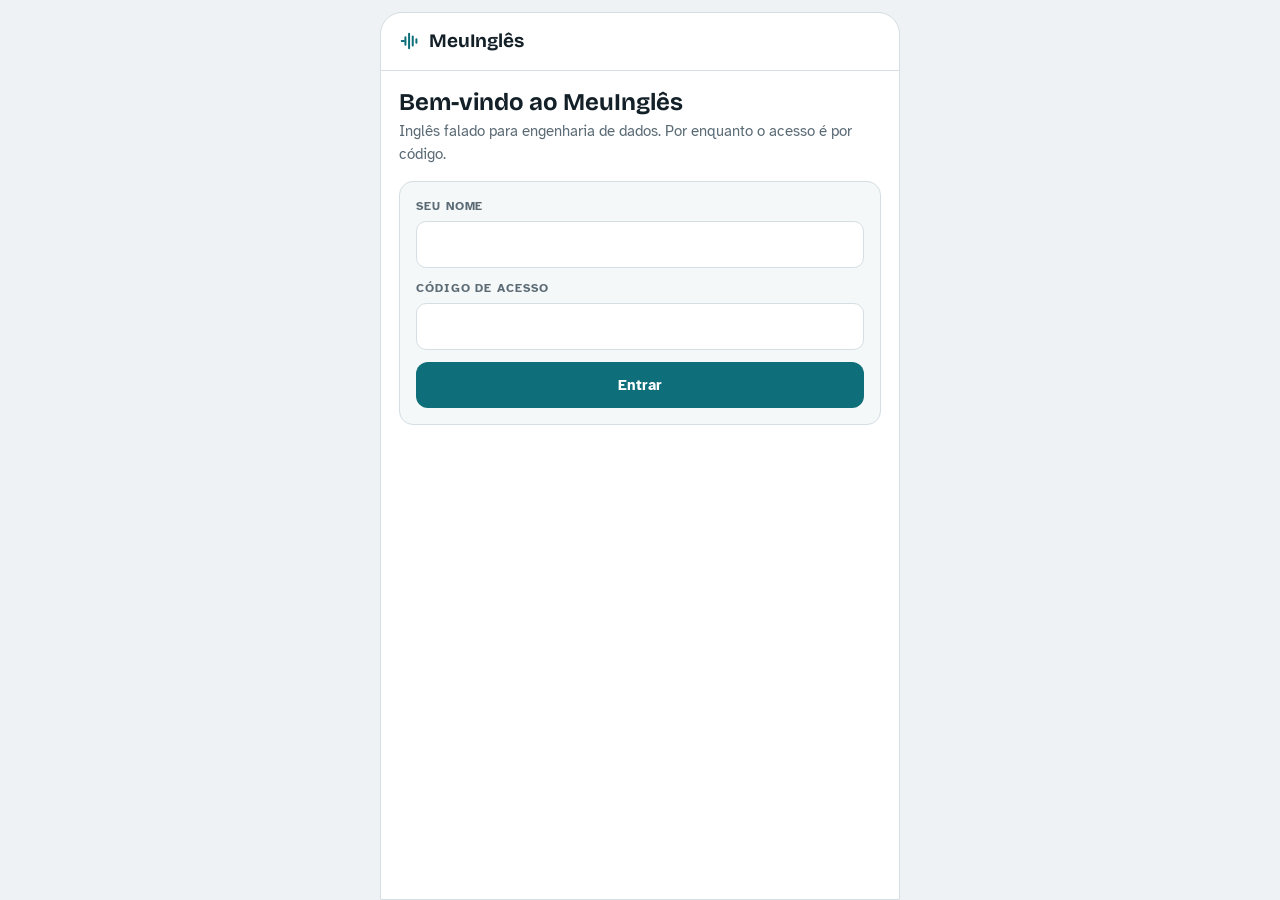
==== web/index.html @ 643c44ed "Phase 1: speaking practice app in basic mode FastAPI + PostgreSQL + browser speech recognition. Word" ====
<!doctype html>
<html lang="pt-BR">
<head>
<meta charset="utf-8">
<meta name="viewport" content="width=device-width, initial-scale=1, viewport-fit=cover">
<title>MeuInglês</title>
<meta name="theme-color" content="#0E6F7A">
<link rel="manifest" href="manifest.json">
<link rel="icon" href="icon.svg" type="image/svg+xml">
<link rel="preconnect" href="https://fonts.googleapis.com">
<link rel="preconnect" href="https://fonts.gstatic.com" crossorigin>
<link rel="stylesheet" href="https://fonts.googleapis.com/css2?family=Bricolage+Grotesque:opsz,wght@12..96,500;12..96,700&family=Atkinson+Hyperlegible:wght@400;700&family=Noto+Sans+Mono:wght@400;600&display=swap">
<link rel="stylesheet" href="style.css">
</head>
<body>
<div class="app" id="app">
  <header class="top">
    <div class="brand"><svg viewBox="0 0 24 24" aria-hidden="true"><path d="M3 12h2M7 8v8M11 4v16M15 7v10M19 10v4" stroke="currentColor" stroke-width="2.2" stroke-linecap="round" fill="none"/></svg>MeuInglês</div>
    <div class="top-right">
      <span class="pill" id="levelPill" hidden></span>
      <button class="icon-btn" id="logoutBtn" hidden aria-label="Sair">Sair</button>
    </div>
  </header>

  <main>
    <!-- LOGIN -->
    <section class="screen" id="s-login" hidden>
      <div class="hello"><h2>Bem-vindo ao MeuInglês</h2><p>Inglês falado para engenharia de dados. Por enquanto o acesso é por código.</p></div>
      <form class="block" id="loginForm" novalidate>
        <label class="field"><span class="label">Seu nome</span><input id="nameInput" autocomplete="name" maxlength="60" required></label>
        <label class="field"><span class="label">Código de acesso</span><input id="codeInput" type="password" autocomplete="current-password" required></label>
        <p class="error" id="loginError" hidden></p>
        <button class="btn" type="submit">Entrar</button>
      </form>
    </section>

    <!-- HOME -->
    <section class="screen" id="s-home" hidden>
      <div class="hello"><h2 id="helloTitle">Hello</h2><p id="helloSub"></p></div>
      <div class="block">
        <div class="row"><span class="label">Trilha</span><span class="label" id="trackLabel"></span></div>
        <div class="levels" id="levelsBar" aria-label="Progresso nos níveis"></div>
        <div class="stats">
          <div class="stat"><strong id="stStreak">0</strong><span>dias seguidos</span></div>
          <div class="stat"><strong id="stAvg">–</strong><span>acerto médio em 7 dias</span></div>
          <div class="stat"><strong id="stTotal">0</strong><span>tentativas</span></div>
        </div>
      </div>
      <div class="block">
        <div class="row"><span class="label">Revisão de hoje · caderno de erros</span></div>
        <ul class="review" id="reviewList"></ul>
        <p class="muted" id="reviewEmpty" hidden>Nada para revisar hoje. As palavras que você errar voltam aqui em 1, 3, 7, 14 e 30 dias.</p>
        <button class="btn" data-go="practice">Começar treino</button>
      </div>
    </section>

    <!-- PRACTICE -->
    <section class="screen" id="s-practice" hidden>
      <div class="chips" role="group" aria-label="Escolher nível" id="levelChips">
        <button class="chip" data-lv="1" aria-pressed="false">1 · Sounds</button>
        <button class="chip" data-lv="2" aria-pressed="false">2 · Sentences</button>
        <button class="chip" data-lv="3" aria-pressed="false">3 · Explain it</button>
        <button class="chip" data-lv="4" aria-pressed="false">4 · Your projects</button>
      </div>
      <div class="block prompt">
        <div class="row">
          <span class="label" id="pLabel"></span>
          <div class="row-tight">
            <button class="play" id="prevBtn" aria-label="Exercício anterior"><svg viewBox="0 0 10 10"><path d="M7 1L2 5l5 4z"/></svg></button>
            <span class="counter" id="pCounter"></span>
            <button class="play" id="nextBtn" aria-label="Próximo exercício"><svg viewBox="0 0 10 10"><path d="M3 1l5 4-5 4z"/></svg></button>
          </div>
        </div>
        <div class="big" id="pText"></div>
        <div class="ipa" id="pIpa"></div>
        <div class="hint" id="pHint"></div>
        <button class="btn ghost small listen" id="listenBtn"><svg viewBox="0 0 10 10" aria-hidden="true"><path d="M2 1l7 4-7 4z"/></svg>Ouvir pronúncia</button>
      </div>
      <div class="recorder">
        <canvas id="wave" width="760" height="112" aria-hidden="true"></canvas>
        <button class="rec" id="recBtn" aria-label="Gravar"><svg viewBox="0 0 24 24"><rect x="9" y="3" width="6" height="12" rx="3"/><path d="M5 11a7 7 0 0 0 14 0h-2a5 5 0 0 1-10 0zM11 18h2v3h-2z"/></svg></button>
        <div class="rec-note" id="recNote">Toque para gravar</div>
        <div class="live" id="liveText" aria-live="polite"></div>
      </div>
      <div id="result" class="screen"></div>
    </section>

    <!-- INTERVIEW -->
    <section class="screen" id="s-interview" hidden>
      <div class="block">
        <span class="label">Nível 5 · Interview</span>
        <h3>Simulador de entrevista</h3>
        <p class="muted">O entrevistador por voz chega na Fase 5. Ele precisa da chave do LLM para fazer as perguntas de acompanhamento e dar nota por critério.</p>
        <p class="muted">Enquanto isso, treine as respostas no nível 4 · Your projects. Elas são as mesmas perguntas que o entrevistador vai fazer.</p>
        <button class="btn" id="goStar">Treinar no nível 4</button>
      </div>
    </section>

    <!-- PROGRESS -->
    <section class="screen" id="s-progress" hidden>
      <div class="block">
        <div class="row"><span class="label">Acerto médio por dia · níveis 1 e 2 · últimos 21 dias</span></div>
        <div id="chartBox"></div>
      </div>
      <div class="block">
        <div class="row"><span class="label">Palavras que você mais erra</span><span class="label">vezes</span></div>
        <div class="errs" id="errs"></div>
      </div>
      <div class="block">
        <div class="row"><span class="label">Por nível</span></div>
        <div class="scroll"><table class="table">
          <thead><tr><th>Nível</th><th>Tentativas</th><th>Média</th></tr></thead>
          <tbody id="levelTable"></tbody>
        </table></div>
      </div>
    </section>
  </main>

  <nav role="tablist" aria-label="Seções" id="tabs" hidden>
    <button role="tab" data-tab="home" aria-selected="true"><svg viewBox="0 0 24 24" fill="none" stroke="currentColor" stroke-width="1.8"><path d="M4 11l8-7 8 7v9h-5v-6H9v6H4z"/></svg>Início</button>
    <button role="tab" data-tab="practice" aria-selected="false"><svg viewBox="0 0 24 24" fill="none" stroke="currentColor" stroke-width="1.8" stroke-linecap="round"><path d="M4 12h2M8 8v8M12 5v14M16 8v8M20 12h0"/></svg>Treinar</button>
    <button role="tab" data-tab="interview" aria-selected="false"><svg viewBox="0 0 24 24" fill="none" stroke="currentColor" stroke-width="1.8"><path d="M4 5h16v11H9l-5 4z"/></svg>Entrevista</button>
    <button role="tab" data-tab="progress" aria-selected="false"><svg viewBox="0 0 24 24" fill="none" stroke="currentColor" stroke-width="1.8" stroke-linecap="round"><path d="M4 19h16M6 15l4-4 3 3 5-6"/></svg>Evolução</button>
  </nav>
  <div class="toast" id="toast" role="status" hidden></div>
</div>
<script src="app.js"></script>
</body>
</html>
---- web/style.css ----
/* Estúdio de gravação: coluna de app, onda sonora e IPA como assinatura */
:root{
  --bg:#EEF2F4; --surface:#FFFFFF; --sunk:#F5F8F9; --ink:#142028; --muted:#5B6B75; --line:#D5DEE3;
  --accent:#0E6F7A; --accent-soft:#D9ECEE; --on-accent:#FFFFFF; --rec:#D2463A;
  --good:#2C8653; --warn:#9A6807; --bad:#C2413A;
  --good-soft:#DDF0E4; --warn-soft:#F6EBD3; --bad-soft:#F7DEDB;
  --f-display:"Bricolage Grotesque", "Segoe UI", system-ui, sans-serif;
  --f-body:"Atkinson Hyperlegible", "Segoe UI", system-ui, sans-serif;
  --f-mono:"Noto Sans Mono", ui-monospace, Consolas, monospace;
  color-scheme:light;
}
@media (prefers-color-scheme: dark){:root{
  --bg:#0E161B; --surface:#162128; --sunk:#111B21; --ink:#E5EDF0; --muted:#94A6AF; --line:#28373F;
  --accent:#55B9C4; --accent-soft:#1A383D; --on-accent:#0E161B; --rec:#EE6B5E;
  --good:#5FC28C; --warn:#E2B04C; --bad:#EE6B5E;
  --good-soft:#18342A; --warn-soft:#3A2F17; --bad-soft:#3D2120; color-scheme:dark}}

*{box-sizing:border-box}
[hidden]{display:none!important}
html,body{margin:0}
body{background:var(--bg);color:var(--ink);font-family:var(--f-body);font-size:15px;line-height:1.5;
  padding-inline:max(12px, env(safe-area-inset-left));padding-block:12px 0}
h2,h3{font-family:var(--f-display);text-wrap:balance;margin:0;line-height:1.15}
h3{font-size:20px}
button{font:inherit;color:inherit;cursor:pointer}
button:disabled{opacity:.5;cursor:default}
button:focus-visible,input:focus-visible{outline:2px solid var(--accent);outline-offset:2px}
.label{font-size:11.5px;text-transform:uppercase;letter-spacing:.08em;color:var(--muted);font-weight:700}
.muted{color:var(--muted);margin:0}

.app{max-width:520px;margin:0 auto;background:var(--surface);border:1px solid var(--line);border-radius:22px 22px 0 0;
  min-height:calc(100dvh - 12px);display:flex;flex-direction:column}
.top{display:flex;align-items:center;justify-content:space-between;gap:12px;padding:14px 18px;border-bottom:1px solid var(--line)}
.top-right{display:flex;gap:8px;align-items:center;min-width:0}
.brand{flex:none;font-family:var(--f-display);font-weight:700;font-size:19px;display:flex;align-items:center;gap:8px;color:var(--ink)}
.brand svg{width:22px;height:22px;color:var(--accent)}
.pill{font-size:12.5px;font-weight:700;padding:4px 10px;border-radius:99px;background:var(--accent-soft);color:var(--accent);white-space:nowrap;overflow:hidden;text-overflow:ellipsis;min-width:0}
.icon-btn{flex:none;background:none;border:0;color:var(--muted);font-size:13px;padding:4px}
main{flex:1;padding:18px;display:grid;grid-template-columns:minmax(0,1fr);gap:16px;align-content:start}
.screen{display:grid;grid-template-columns:minmax(0,1fr);gap:16px;min-width:0}
nav{display:grid;grid-template-columns:repeat(4,1fr);border-top:1px solid var(--line);background:var(--surface);
  position:sticky;bottom:0;padding-bottom:env(safe-area-inset-bottom,0px)}
nav button{background:none;border:0;padding:10px 4px 12px;display:grid;justify-items:center;gap:3px;font-size:12px;color:var(--muted)}
nav button svg{width:22px;height:22px}
nav button[aria-selected="true"]{color:var(--accent);font-weight:700}

.block{background:var(--sunk);border:1px solid var(--line);border-radius:14px;padding:16px;display:grid;gap:12px;min-width:0}
.row{display:flex;align-items:center;justify-content:space-between;gap:12px;flex-wrap:wrap}
.row-tight{display:flex;align-items:center;gap:8px}
.btn{border:0;border-radius:12px;padding:12px 16px;font-weight:700;background:var(--accent);color:var(--on-accent)}
.btn.ghost{background:transparent;border:1px solid var(--line);color:var(--ink)}
.btn.small{padding:8px 12px;font-size:13.5px}
.listen{display:inline-flex;align-items:center;gap:8px;justify-self:start}
.listen svg{width:12px;height:12px;fill:var(--accent)}
.field{display:grid;gap:6px}
.field input{font:inherit;padding:11px 12px;border-radius:10px;border:1px solid var(--line);background:var(--surface);color:var(--ink)}
.error{color:var(--bad);margin:0;font-size:14px}

.hello h2{font-size:24px}
.hello p{margin:4px 0 0;color:var(--muted)}
.levels{display:grid;grid-template-columns:repeat(5,1fr);gap:6px}
.lv{height:8px;border-radius:4px;background:var(--line)}
.lv.done{background:var(--accent)}
.stats{display:grid;grid-template-columns:repeat(3,1fr);gap:8px}
.stat{display:grid;gap:2px}
.stat strong{font-family:var(--f-display);font-size:24px;font-variant-numeric:tabular-nums}
.stat span{font-size:12.5px;color:var(--muted)}
.review{display:grid;gap:8px;margin:0;padding:0;list-style:none}
.review button{width:100%;display:flex;justify-content:space-between;gap:10px;align-items:center;padding:10px 12px;
  background:var(--surface);border:1px solid var(--line);border-radius:10px;text-align:left}
.review .ipa{font-family:var(--f-mono);font-size:13px;color:var(--muted)}
.due{font-size:12px;color:var(--muted);white-space:nowrap}

.chips{display:flex;gap:6px;overflow-x:auto;padding-bottom:2px}
.chip{border:1px solid var(--line);background:var(--surface);border-radius:99px;padding:6px 12px;font-size:13px;white-space:nowrap}
.chip[aria-pressed="true"]{background:var(--ink);color:var(--surface);border-color:var(--ink)}
.prompt{display:grid;gap:8px}
.prompt .big{font-family:var(--f-display);font-size:24px;font-weight:700;line-height:1.25;overflow-wrap:anywhere}
.prompt .ipa{font-family:var(--f-mono);color:var(--accent);font-size:15px}
.prompt .hint{font-size:13.5px;color:var(--muted)}
.counter{font-family:var(--f-mono);font-size:12.5px;color:var(--muted);font-variant-numeric:tabular-nums}
.recorder{display:grid;justify-items:center;gap:10px;padding:4px 0}
canvas{width:100%;height:56px;display:block}
.rec{width:76px;height:76px;border-radius:50%;border:0;background:var(--rec);display:grid;place-items:center;
  box-shadow:0 0 0 6px color-mix(in srgb,var(--rec) 18%,transparent)}
.rec svg{width:30px;height:30px;fill:#fff}
.rec.on{animation:pulse 1s ease-in-out infinite}
@keyframes pulse{50%{box-shadow:0 0 0 14px color-mix(in srgb,var(--rec) 10%,transparent)}}
@media (prefers-reduced-motion:reduce){.rec.on{animation:none}}
.rec-note{font-size:13px;color:var(--muted);text-align:center}
.live{font-size:15px;text-align:center;min-height:1.5em;max-width:100%;overflow-wrap:anywhere}

.scores{display:grid;grid-template-columns:repeat(3,1fr);gap:8px}
.score{display:grid;justify-items:center;gap:2px;text-align:center}
.ring{width:58px;height:58px}
.score span{font-size:12px;color:var(--muted)}
.words{display:flex;flex-wrap:wrap;gap:6px}
.w{padding:3px 8px;border-radius:7px;font-weight:700;font-size:14.5px}
.w.ok{background:var(--good-soft);color:var(--good)}
.w.close{background:var(--warn-soft);color:var(--warn)}
.w.wrong,.w.missing{background:var(--bad-soft);color:var(--bad)}
.w.missing{text-decoration:line-through}
.w.extra{border:1px dashed var(--line);color:var(--muted);font-weight:400}
.heard{font-size:14px;color:var(--muted);margin:0}
.heard b{color:var(--ink);font-weight:400}
.tips{display:grid;gap:10px;margin:0;padding:0;list-style:none}
.tips li{border-left:3px solid var(--accent);padding:2px 0 2px 12px}
.tips .tw{font-weight:700}
.tips .tipa{font-family:var(--f-mono);color:var(--accent);font-size:13px;margin-left:6px}
.drills{margin:0;padding:0;list-style:none;display:grid;gap:8px}
.drills li{display:flex;gap:10px;align-items:center;justify-content:space-between;padding:10px 12px;background:var(--surface);border:1px solid var(--line);border-radius:10px}
.drills .acts{display:flex;gap:6px;flex:none}
.play{flex:none;width:34px;height:34px;border-radius:50%;border:1px solid var(--line);background:var(--surface);display:grid;place-items:center}
.play svg{width:12px;height:12px;fill:var(--accent)}
.levelup{background:var(--accent-soft);border-color:var(--accent)}

.chart{width:100%;height:auto;display:block}
.chart text{font-family:var(--f-mono);font-size:10.5px;fill:var(--muted)}
.errs{display:grid;grid-template-columns:auto 1fr auto;gap:8px 12px;align-items:center;font-size:14px}
.errs .p{font-weight:700}
.errs .ipa{font-family:var(--f-mono);font-size:12.5px;color:var(--muted)}
.bar{height:6px;background:var(--line);border-radius:3px;overflow:hidden}
.bar i{display:block;height:100%;border-radius:3px;background:var(--bad)}
.table{width:100%;border-collapse:collapse;font-size:13.5px}
.table th{text-align:left;font-weight:700;color:var(--muted);font-size:11.5px;text-transform:uppercase;letter-spacing:.06em;padding:6px 0;border-bottom:1px solid var(--line)}
.table td{padding:8px 0;border-bottom:1px solid var(--line);font-variant-numeric:tabular-nums}
.scroll{overflow-x:auto}
.empty{color:var(--muted);font-size:14px;margin:0}
.notice{background:var(--warn-soft);color:var(--ink);border-radius:12px;padding:12px 14px;font-size:14px}

.toast{position:fixed;left:50%;bottom:calc(84px + env(safe-area-inset-bottom,0px));transform:translateX(-50%);
  background:var(--ink);color:var(--surface);padding:10px 16px;border-radius:12px;font-size:14px;max-width:calc(100% - 32px);z-index:5}
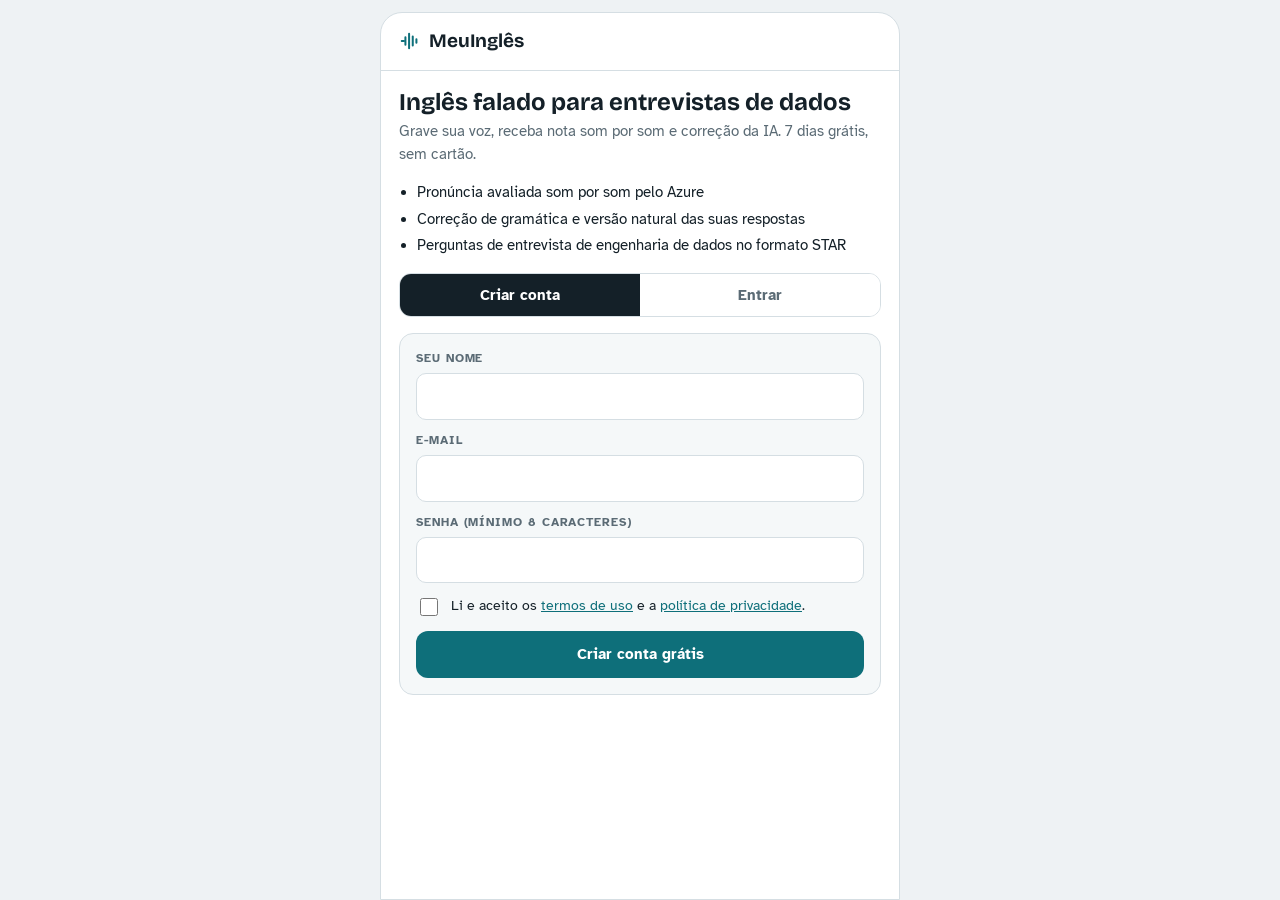
==== commit e54a9d54: "Phase 2: open sign-up with a 7-day free trial E-mail and password accounts (scrypt), hashed session " ====
--- a/web/index.html
+++ b/web/index.html
@@ -23,19 +23,34 @@
   </header>
 
   <main>
-    <!-- LOGIN -->
+    <!-- CONTA: cadastro, login, senha -->
     <section class="screen" id="s-login" hidden>
-      <div class="hello"><h2>Bem-vindo ao MeuInglês</h2><p>Inglês falado para engenharia de dados. Por enquanto o acesso é por código.</p></div>
-      <form class="block" id="loginForm" novalidate>
-        <label class="field"><span class="label">Seu nome</span><input id="nameInput" autocomplete="name" maxlength="60" required></label>
-        <label class="field"><span class="label">Código de acesso</span><input id="codeInput" type="password" autocomplete="current-password" required></label>
-        <p class="error" id="loginError" hidden></p>
-        <button class="btn" type="submit">Entrar</button>
+      <div class="hello"><h2>Inglês falado para entrevistas de dados</h2><p>Grave sua voz, receba nota som por som e correção da IA. 7 dias grátis, sem cartão.</p></div>
+      <ul class="pitch">
+        <li>Pronúncia avaliada som por som pelo Azure</li>
+        <li>Correção de gramática e versão natural das suas respostas</li>
+        <li>Perguntas de entrevista de engenharia de dados no formato STAR</li>
+      </ul>
+      <div class="seg" id="authTabs">
+        <button type="button" id="tabSignup" aria-pressed="true">Criar conta</button>
+        <button type="button" id="tabLogin" aria-pressed="false">Entrar</button>
+      </div>
+      <form class="block" id="authForm" novalidate>
+        <p class="muted" id="authIntro" hidden></p>
+        <label class="field" id="fName"><span class="label">Seu nome</span><input id="nameInput" autocomplete="name" maxlength="60"></label>
+        <label class="field" id="fEmail"><span class="label">E-mail</span><input id="emailInput" type="email" autocomplete="email" maxlength="200"></label>
+        <label class="field" id="fPass"><span class="label" id="passLabel">Senha (mínimo 8 caracteres)</span><input id="passInput" type="password" autocomplete="new-password" maxlength="200"></label>
+        <label class="check" id="fTerms"><input type="checkbox" id="termsInput"><span>Li e aceito os <a href="termos.html" target="_blank" rel="noopener">termos de uso</a> e a <a href="privacidade.html" target="_blank" rel="noopener">política de privacidade</a>.</span></label>
+        <p class="error" id="authError" hidden></p>
+        <p class="ok-msg" id="authOk" hidden></p>
+        <button class="btn" type="submit" id="authSubmit">Criar conta grátis</button>
+        <button type="button" class="linkbtn" id="forgotBtn" hidden>Esqueci minha senha</button>
       </form>
     </section>
 
     <!-- HOME -->
     <section class="screen" id="s-home" hidden>
+      <div id="accountBanner"></div>
       <div class="hello"><h2 id="helloTitle">Hello</h2><p id="helloSub"></p></div>
       <div class="block">
         <div class="row"><span class="label">Trilha</span><span class="label" id="trackLabel"></span></div>
@@ -52,6 +67,18 @@
         <p class="muted" id="reviewEmpty" hidden>Nada para revisar hoje. As palavras que você errar voltam aqui em 1, 3, 7, 14 e 30 dias.</p>
         <button class="btn" data-go="practice">Começar treino</button>
       </div>
+      <div id="adminBox"></div>
+      <div class="account-foot">
+        <span id="accEmail"></span>
+        <span><a href="termos.html" target="_blank" rel="noopener">Termos</a> · <a href="privacidade.html" target="_blank" rel="noopener">Privacidade</a><span id="delWrap"> · <button type="button" class="linkbtn" id="deleteBtn">Excluir conta</button></span></span>
+      </div>
+      <form class="block" id="deleteForm" hidden novalidate>
+        <span class="label">Excluir conta</span>
+        <p class="muted">Apaga sua conta, seus treinos e seu caderno de erros para sempre. Digite sua senha para confirmar.</p>
+        <label class="field"><span class="label">Senha</span><input id="deletePass" type="password" autocomplete="current-password"></label>
+        <p class="error" id="deleteError" hidden></p>
+        <div class="row-tight"><button class="btn danger" type="submit">Excluir para sempre</button><button class="btn ghost" type="button" id="deleteCancel">Cancelar</button></div>
+      </form>
     </section>
 
     <!-- PRACTICE -->
@@ -61,7 +88,9 @@
         <button class="chip" data-lv="2" aria-pressed="false">2 · Sentences</button>
         <button class="chip" data-lv="3" aria-pressed="false">3 · Explain it</button>
         <button class="chip" data-lv="4" aria-pressed="false">4 · Your projects</button>
+        <button class="chip" id="soundChip" aria-pressed="false">Por som</button>
       </div>
+      <div id="soundsPanel" class="screen" hidden></div>
       <div class="block prompt">
         <div class="row">
           <span class="label" id="pLabel"></span>
--- a/web/style.css
+++ b/web/style.css
@@ -130,3 +130,47 @@
 
 .toast{position:fixed;left:50%;bottom:calc(84px + env(safe-area-inset-bottom,0px));transform:translateX(-50%);
   background:var(--ink);color:var(--surface);padding:10px 16px;border-radius:12px;font-size:14px;max-width:calc(100% - 32px);z-index:5}
+
+/* Fase 1.1: Azure (som por som), correção do Claude e barra de rolagem dos níveis */
+.chips{scrollbar-width:none}
+.chips::-webkit-scrollbar{display:none}
+.scores4{grid-template-columns:repeat(4,1fr)}
+.scores4 .ring{width:52px;height:52px}
+button.w{border:0;cursor:pointer;font:inherit;font-weight:700;font-size:14.5px}
+.phon{display:grid;gap:6px}
+.phon-title .ipa{font-family:var(--f-mono);color:var(--accent);font-size:13px}
+.phon-row{display:grid;grid-template-columns:52px 1fr 32px;gap:10px;align-items:center;font-size:14px}
+.phon-row .ph{font-family:var(--f-mono);font-weight:600}
+.phon-row .n{font-family:var(--f-mono);font-size:13px;text-align:right;font-variant-numeric:tabular-nums}
+.fixes{margin:0;padding:0;list-style:none;display:grid;gap:10px}
+.fixes .wrong{color:var(--bad);text-decoration:line-through}
+.fixes .right{color:var(--good);font-weight:700}
+.fixes .why{font-size:13.5px;color:var(--muted)}
+.natural{display:grid;gap:6px;border-top:1px solid var(--line);padding-top:10px}
+.natural p{margin:0}
+
+/* Fase 1.2: treino por som */
+.sound{gap:10px}
+.sound-p{font-family:var(--f-mono);font-size:26px;font-weight:600;color:var(--accent)}
+
+/* Fase 2: contas e teste grátis */
+.pitch{margin:0;padding:0 0 0 18px;display:grid;gap:4px;color:var(--ink)}
+.seg{display:grid;grid-template-columns:1fr 1fr;border:1px solid var(--line);border-radius:12px;overflow:hidden}
+.seg button{border:0;background:var(--surface);padding:10px;font-weight:700;color:var(--muted)}
+.seg button[aria-pressed="true"]{background:var(--ink);color:var(--surface)}
+.check{display:flex;gap:10px;align-items:flex-start;font-size:14px}
+.check input{margin-top:3px;width:18px;height:18px;flex:none}
+.check a,.account-foot a{color:var(--accent)}
+.linkbtn{background:none;border:0;padding:0;color:var(--accent);font-weight:700;text-decoration:underline;justify-self:start}
+.ok-msg{color:var(--good);margin:0;font-size:14px}
+.banner{background:var(--accent-soft);border-radius:12px;padding:12px 14px;font-size:14px;line-height:1.5}
+.banner.warn{background:var(--warn-soft)}
+.banner .btn{margin-top:8px}
+.account-foot{display:flex;flex-wrap:wrap;justify-content:space-between;gap:8px;font-size:13px;color:var(--muted)}
+.stats-admin{grid-template-columns:repeat(3,1fr);row-gap:14px}
+.stats-admin strong{font-size:20px}
+.btn.danger{background:var(--bad);color:#fff}
+.doc{max-width:680px;margin:0 auto;background:var(--surface);border:1px solid var(--line);border-radius:18px;padding:22px 20px;line-height:1.6}
+.doc h3{margin:22px 0 6px;font-size:17px}
+.doc p,.doc ul{margin:0 0 10px}
+.doc a{color:var(--accent)}
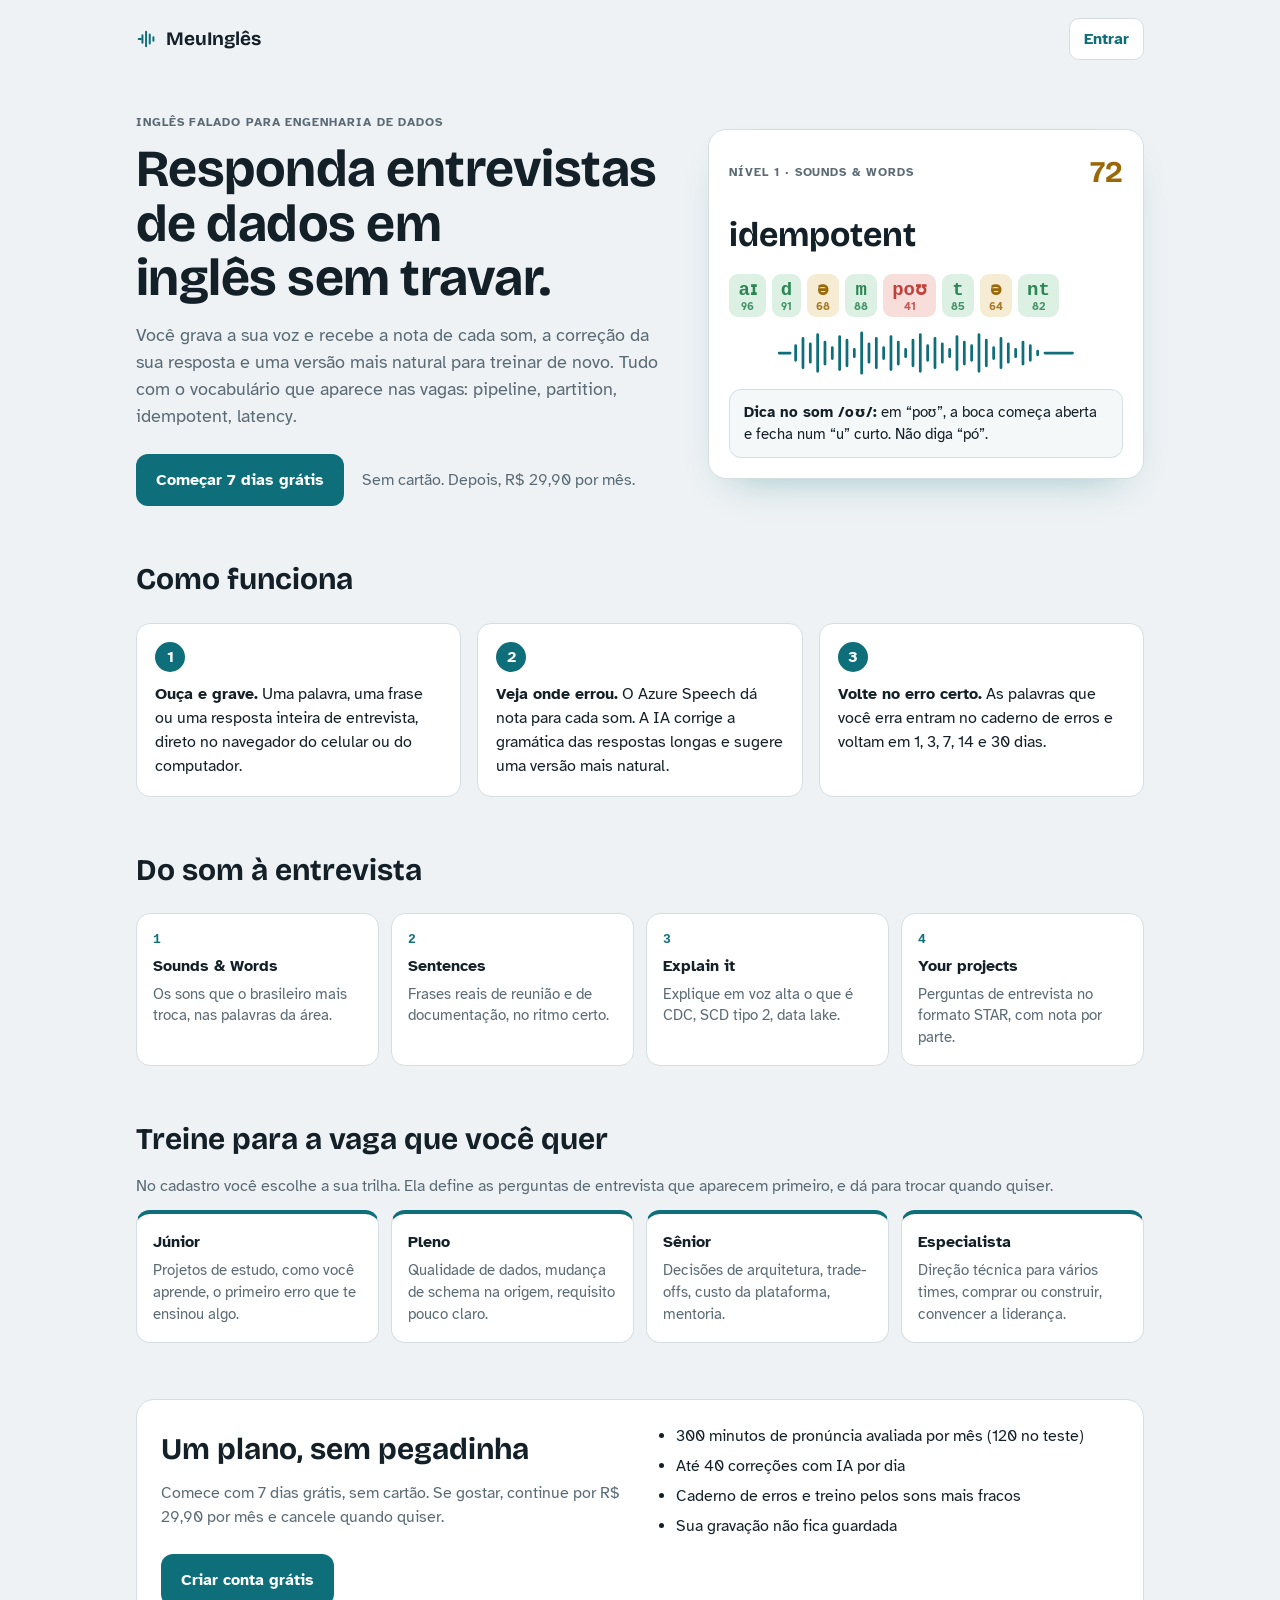
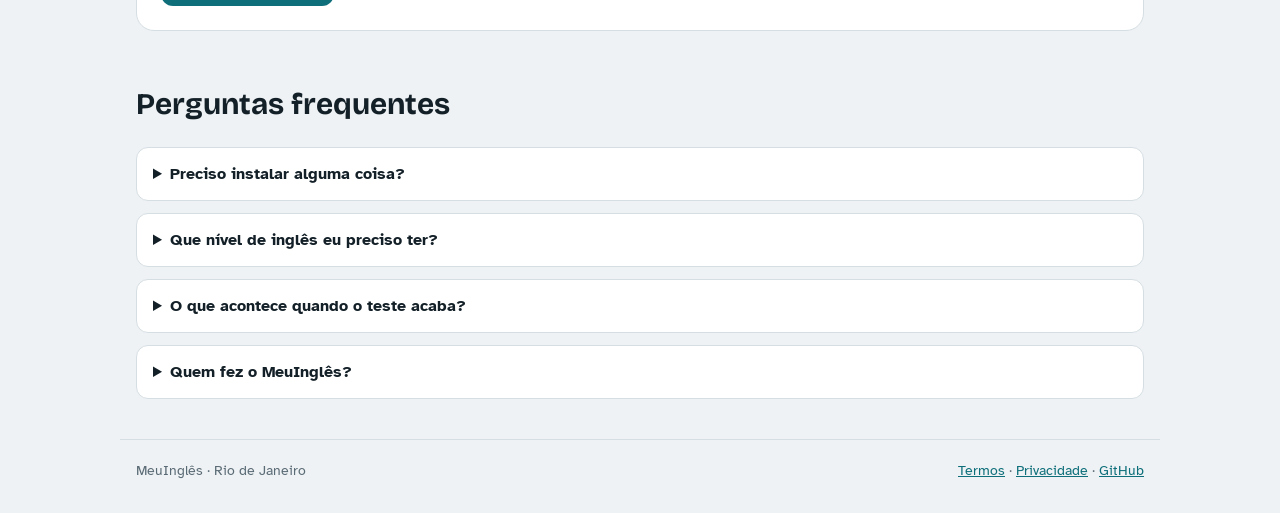
==== commit de11c66d: "Phase 2.1: landing page, career tracks and fresh pages Landing page at the site root with an Open Gr" ====
--- a/web/index.html
+++ b/web/index.html
@@ -3,156 +3,129 @@
 <head>
 <meta charset="utf-8">
 <meta name="viewport" content="width=device-width, initial-scale=1, viewport-fit=cover">
-<title>MeuInglês</title>
+<title>MeuInglês · inglês falado para entrevistas de dados</title>
+<meta name="description" content="Grave sua voz, receba nota som por som e a versão natural das suas respostas de entrevista de engenharia de dados. 7 dias grátis, sem cartão.">
 <meta name="theme-color" content="#0E6F7A">
+<link rel="canonical" href="https://meuingles.wellgois.com/">
+<meta property="og:type" content="website">
+<meta property="og:site_name" content="MeuInglês">
+<meta property="og:locale" content="pt_BR">
+<meta property="og:url" content="https://meuingles.wellgois.com/">
+<meta property="og:title" content="MeuInglês · inglês falado para entrevistas de dados">
+<meta property="og:description" content="Grave sua voz, receba nota som por som e a versão natural das suas respostas. 7 dias grátis, sem cartão.">
+<meta property="og:image" content="https://meuingles.wellgois.com/og.png">
+<meta property="og:image:width" content="1200">
+<meta property="og:image:height" content="630">
+<meta property="og:image:alt" content="MeuInglês: a palavra idempotent avaliada som por som">
+<meta name="twitter:card" content="summary_large_image">
 <link rel="manifest" href="manifest.json">
 <link rel="icon" href="icon.svg" type="image/svg+xml">
 <link rel="preconnect" href="https://fonts.googleapis.com">
 <link rel="preconnect" href="https://fonts.gstatic.com" crossorigin>
 <link rel="stylesheet" href="https://fonts.googleapis.com/css2?family=Bricolage+Grotesque:opsz,wght@12..96,500;12..96,700&family=Atkinson+Hyperlegible:wght@400;700&family=Noto+Sans+Mono:wght@400;600&display=swap">
 <link rel="stylesheet" href="style.css">
+<script>
+  // Links antigos de e-mail e o app instalado na tela inicial vão direto para o app.
+  (function () {
+    var q = location.search;
+    if (/[?&](verified|reset)=/.test(q) || matchMedia("(display-mode: standalone)").matches) location.replace("/app/" + q);
+  })();
+</script>
 </head>
-<body>
-<div class="app" id="app">
-  <header class="top">
-    <div class="brand"><svg viewBox="0 0 24 24" aria-hidden="true"><path d="M3 12h2M7 8v8M11 4v16M15 7v10M19 10v4" stroke="currentColor" stroke-width="2.2" stroke-linecap="round" fill="none"/></svg>MeuInglês</div>
-    <div class="top-right">
-      <span class="pill" id="levelPill" hidden></span>
-      <button class="icon-btn" id="logoutBtn" hidden aria-label="Sair">Sair</button>
+<body class="lp">
+<header class="lp-top">
+  <a class="brand" href="./"><svg viewBox="0 0 24 24" aria-hidden="true"><path d="M3 12h2M7 8v8M11 4v16M15 7v10M19 10v4" stroke="currentColor" stroke-width="2.2" stroke-linecap="round" fill="none"/></svg>MeuInglês</a>
+  <a class="lp-login" id="topLink" href="app/?m=login">Entrar</a>
+</header>
+
+<main class="lp-main">
+  <section class="lp-hero">
+    <div class="lp-copy">
+      <p class="label">Inglês falado para engenharia de dados</p>
+      <h1>Responda entrevistas de dados em inglês sem travar.</h1>
+      <p class="lp-sub">Você grava a sua voz e recebe a nota de cada som, a correção da sua resposta e uma versão mais natural para treinar de novo. Tudo com o vocabulário que aparece nas vagas: pipeline, partition, idempotent, latency.</p>
+      <div class="lp-cta">
+        <a class="btn" id="heroCta" href="app/">Começar 7 dias grátis</a>
+        <span class="muted">Sem cartão. Depois, R$ 29,90 por mês.</span>
+      </div>
     </div>
-  </header>
 
-  <main>
-    <!-- CONTA: cadastro, login, senha -->
-    <section class="screen" id="s-login" hidden>
-      <div class="hello"><h2>Inglês falado para entrevistas de dados</h2><p>Grave sua voz, receba nota som por som e correção da IA. 7 dias grátis, sem cartão.</p></div>
-      <ul class="pitch">
-        <li>Pronúncia avaliada som por som pelo Azure</li>
-        <li>Correção de gramática e versão natural das suas respostas</li>
-        <li>Perguntas de entrevista de engenharia de dados no formato STAR</li>
-      </ul>
-      <div class="seg" id="authTabs">
-        <button type="button" id="tabSignup" aria-pressed="true">Criar conta</button>
-        <button type="button" id="tabLogin" aria-pressed="false">Entrar</button>
+    <figure class="lp-demo" aria-label="Exemplo de avaliação de pronúncia">
+      <div class="row"><span class="label">Nível 1 · Sounds &amp; Words</span><span class="lp-score">72</span></div>
+      <p class="lp-word">idempotent</p>
+      <div class="lp-phones">
+        <span class="ph good">aɪ<small>96</small></span><span class="ph good">d<small>91</small></span><span class="ph warn">ə<small>68</small></span><span class="ph good">m<small>88</small></span><span class="ph bad">poʊ<small>41</small></span><span class="ph good">t<small>85</small></span><span class="ph warn">ə<small>64</small></span><span class="ph good">nt<small>82</small></span>
       </div>
-      <form class="block" id="authForm" novalidate>
-        <p class="muted" id="authIntro" hidden></p>
-        <label class="field" id="fName"><span class="label">Seu nome</span><input id="nameInput" autocomplete="name" maxlength="60"></label>
-        <label class="field" id="fEmail"><span class="label">E-mail</span><input id="emailInput" type="email" autocomplete="email" maxlength="200"></label>
-        <label class="field" id="fPass"><span class="label" id="passLabel">Senha (mínimo 8 caracteres)</span><input id="passInput" type="password" autocomplete="new-password" maxlength="200"></label>
-        <label class="check" id="fTerms"><input type="checkbox" id="termsInput"><span>Li e aceito os <a href="termos.html" target="_blank" rel="noopener">termos de uso</a> e a <a href="privacidade.html" target="_blank" rel="noopener">política de privacidade</a>.</span></label>
-        <p class="error" id="authError" hidden></p>
-        <p class="ok-msg" id="authOk" hidden></p>
-        <button class="btn" type="submit" id="authSubmit">Criar conta grátis</button>
-        <button type="button" class="linkbtn" id="forgotBtn" hidden>Esqueci minha senha</button>
-      </form>
-    </section>
+      <svg class="lp-wave" viewBox="0 0 320 48" aria-hidden="true"><path d="M0 24h12M18 16v16M26 8v32M34 14v20M42 4v40M50 12v24M58 18v12M66 6v36M74 10v28M82 20v8M90 2v44M98 14v20M106 8v32M114 18v12M122 6v36M130 12v24M138 20v8M146 10v28M154 4v40M162 16v16M170 8v32M178 14v20M186 20v8M194 6v36M202 12v24M210 16v16M218 4v40M226 10v28M234 18v12M242 8v32M250 14v20M258 20v8M266 12v24M274 16v16M282 22v4M290 24h30" stroke="currentColor" stroke-width="3" stroke-linecap="round" fill="none"/></svg>
+      <figcaption class="lp-tip"><b>Dica no som /oʊ/:</b> em “poʊ”, a boca começa aberta e fecha num “u” curto. Não diga “pó”.</figcaption>
+    </figure>
+  </section>
 
-    <!-- HOME -->
-    <section class="screen" id="s-home" hidden>
-      <div id="accountBanner"></div>
-      <div class="hello"><h2 id="helloTitle">Hello</h2><p id="helloSub"></p></div>
-      <div class="block">
-        <div class="row"><span class="label">Trilha</span><span class="label" id="trackLabel"></span></div>
-        <div class="levels" id="levelsBar" aria-label="Progresso nos níveis"></div>
-        <div class="stats">
-          <div class="stat"><strong id="stStreak">0</strong><span>dias seguidos</span></div>
-          <div class="stat"><strong id="stAvg">–</strong><span>acerto médio em 7 dias</span></div>
-          <div class="stat"><strong id="stTotal">0</strong><span>tentativas</span></div>
-        </div>
-      </div>
-      <div class="block">
-        <div class="row"><span class="label">Revisão de hoje · caderno de erros</span></div>
-        <ul class="review" id="reviewList"></ul>
-        <p class="muted" id="reviewEmpty" hidden>Nada para revisar hoje. As palavras que você errar voltam aqui em 1, 3, 7, 14 e 30 dias.</p>
-        <button class="btn" data-go="practice">Começar treino</button>
-      </div>
-      <div id="adminBox"></div>
-      <div class="account-foot">
-        <span id="accEmail"></span>
-        <span><a href="termos.html" target="_blank" rel="noopener">Termos</a> · <a href="privacidade.html" target="_blank" rel="noopener">Privacidade</a><span id="delWrap"> · <button type="button" class="linkbtn" id="deleteBtn">Excluir conta</button></span></span>
-      </div>
-      <form class="block" id="deleteForm" hidden novalidate>
-        <span class="label">Excluir conta</span>
-        <p class="muted">Apaga sua conta, seus treinos e seu caderno de erros para sempre. Digite sua senha para confirmar.</p>
-        <label class="field"><span class="label">Senha</span><input id="deletePass" type="password" autocomplete="current-password"></label>
-        <p class="error" id="deleteError" hidden></p>
-        <div class="row-tight"><button class="btn danger" type="submit">Excluir para sempre</button><button class="btn ghost" type="button" id="deleteCancel">Cancelar</button></div>
-      </form>
-    </section>
+  <section class="lp-section">
+    <h2>Como funciona</h2>
+    <ol class="lp-steps">
+      <li><b>Ouça e grave.</b> Uma palavra, uma frase ou uma resposta inteira de entrevista, direto no navegador do celular ou do computador.</li>
+      <li><b>Veja onde errou.</b> O Azure Speech dá nota para cada som. A IA corrige a gramática das respostas longas e sugere uma versão mais natural.</li>
+      <li><b>Volte no erro certo.</b> As palavras que você erra entram no caderno de erros e voltam em 1, 3, 7, 14 e 30 dias.</li>
+    </ol>
+  </section>
 
-    <!-- PRACTICE -->
-    <section class="screen" id="s-practice" hidden>
-      <div class="chips" role="group" aria-label="Escolher nível" id="levelChips">
-        <button class="chip" data-lv="1" aria-pressed="false">1 · Sounds</button>
-        <button class="chip" data-lv="2" aria-pressed="false">2 · Sentences</button>
-        <button class="chip" data-lv="3" aria-pressed="false">3 · Explain it</button>
-        <button class="chip" data-lv="4" aria-pressed="false">4 · Your projects</button>
-        <button class="chip" id="soundChip" aria-pressed="false">Por som</button>
-      </div>
-      <div id="soundsPanel" class="screen" hidden></div>
-      <div class="block prompt">
-        <div class="row">
-          <span class="label" id="pLabel"></span>
-          <div class="row-tight">
-            <button class="play" id="prevBtn" aria-label="Exercício anterior"><svg viewBox="0 0 10 10"><path d="M7 1L2 5l5 4z"/></svg></button>
-            <span class="counter" id="pCounter"></span>
-            <button class="play" id="nextBtn" aria-label="Próximo exercício"><svg viewBox="0 0 10 10"><path d="M3 1l5 4-5 4z"/></svg></button>
-          </div>
-        </div>
-        <div class="big" id="pText"></div>
-        <div class="ipa" id="pIpa"></div>
-        <div class="hint" id="pHint"></div>
-        <button class="btn ghost small listen" id="listenBtn"><svg viewBox="0 0 10 10" aria-hidden="true"><path d="M2 1l7 4-7 4z"/></svg>Ouvir pronúncia</button>
-      </div>
-      <div class="recorder">
-        <canvas id="wave" width="760" height="112" aria-hidden="true"></canvas>
-        <button class="rec" id="recBtn" aria-label="Gravar"><svg viewBox="0 0 24 24"><rect x="9" y="3" width="6" height="12" rx="3"/><path d="M5 11a7 7 0 0 0 14 0h-2a5 5 0 0 1-10 0zM11 18h2v3h-2z"/></svg></button>
-        <div class="rec-note" id="recNote">Toque para gravar</div>
-        <div class="live" id="liveText" aria-live="polite"></div>
-      </div>
-      <div id="result" class="screen"></div>
-    </section>
+  <section class="lp-section">
+    <h2>Do som à entrevista</h2>
+    <div class="lp-levels">
+      <div><span class="lp-n">1</span><b>Sounds &amp; Words</b><p>Os sons que o brasileiro mais troca, nas palavras da área.</p></div>
+      <div><span class="lp-n">2</span><b>Sentences</b><p>Frases reais de reunião e de documentação, no ritmo certo.</p></div>
+      <div><span class="lp-n">3</span><b>Explain it</b><p>Explique em voz alta o que é CDC, SCD tipo 2, data lake.</p></div>
+      <div><span class="lp-n">4</span><b>Your projects</b><p>Perguntas de entrevista no formato STAR, com nota por parte.</p></div>
+    </div>
+  </section>
 
-    <!-- INTERVIEW -->
-    <section class="screen" id="s-interview" hidden>
-      <div class="block">
-        <span class="label">Nível 5 · Interview</span>
-        <h3>Simulador de entrevista</h3>
-        <p class="muted">O entrevistador por voz chega na Fase 5. Ele precisa da chave do LLM para fazer as perguntas de acompanhamento e dar nota por critério.</p>
-        <p class="muted">Enquanto isso, treine as respostas no nível 4 · Your projects. Elas são as mesmas perguntas que o entrevistador vai fazer.</p>
-        <button class="btn" id="goStar">Treinar no nível 4</button>
-      </div>
-    </section>
+  <section class="lp-section">
+    <h2>Treine para a vaga que você quer</h2>
+    <p class="muted">No cadastro você escolhe a sua trilha. Ela define as perguntas de entrevista que aparecem primeiro, e dá para trocar quando quiser.</p>
+    <div class="lp-tracks">
+      <div><b>Júnior</b><p>Projetos de estudo, como você aprende, o primeiro erro que te ensinou algo.</p></div>
+      <div><b>Pleno</b><p>Qualidade de dados, mudança de schema na origem, requisito pouco claro.</p></div>
+      <div><b>Sênior</b><p>Decisões de arquitetura, trade-offs, custo da plataforma, mentoria.</p></div>
+      <div><b>Especialista</b><p>Direção técnica para vários times, comprar ou construir, convencer a liderança.</p></div>
+    </div>
+  </section>
 
-    <!-- PROGRESS -->
-    <section class="screen" id="s-progress" hidden>
-      <div class="block">
-        <div class="row"><span class="label">Acerto médio por dia · níveis 1 e 2 · últimos 21 dias</span></div>
-        <div id="chartBox"></div>
-      </div>
-      <div class="block">
-        <div class="row"><span class="label">Palavras que você mais erra</span><span class="label">vezes</span></div>
-        <div class="errs" id="errs"></div>
-      </div>
-      <div class="block">
-        <div class="row"><span class="label">Por nível</span></div>
-        <div class="scroll"><table class="table">
-          <thead><tr><th>Nível</th><th>Tentativas</th><th>Média</th></tr></thead>
-          <tbody id="levelTable"></tbody>
-        </table></div>
-      </div>
-    </section>
-  </main>
+  <section class="lp-section lp-price">
+    <div>
+      <h2>Um plano, sem pegadinha</h2>
+      <p class="muted">Comece com 7 dias grátis, sem cartão. Se gostar, continue por R$ 29,90 por mês e cancele quando quiser.</p>
+    </div>
+    <ul>
+      <li>300 minutos de pronúncia avaliada por mês (120 no teste)</li>
+      <li>Até 40 correções com IA por dia</li>
+      <li>Caderno de erros e treino pelos sons mais fracos</li>
+      <li>Sua gravação não fica guardada</li>
+    </ul>
+    <a class="btn" href="app/">Criar conta grátis</a>
+  </section>
 
-  <nav role="tablist" aria-label="Seções" id="tabs" hidden>
-    <button role="tab" data-tab="home" aria-selected="true"><svg viewBox="0 0 24 24" fill="none" stroke="currentColor" stroke-width="1.8"><path d="M4 11l8-7 8 7v9h-5v-6H9v6H4z"/></svg>Início</button>
-    <button role="tab" data-tab="practice" aria-selected="false"><svg viewBox="0 0 24 24" fill="none" stroke="currentColor" stroke-width="1.8" stroke-linecap="round"><path d="M4 12h2M8 8v8M12 5v14M16 8v8M20 12h0"/></svg>Treinar</button>
-    <button role="tab" data-tab="interview" aria-selected="false"><svg viewBox="0 0 24 24" fill="none" stroke="currentColor" stroke-width="1.8"><path d="M4 5h16v11H9l-5 4z"/></svg>Entrevista</button>
-    <button role="tab" data-tab="progress" aria-selected="false"><svg viewBox="0 0 24 24" fill="none" stroke="currentColor" stroke-width="1.8" stroke-linecap="round"><path d="M4 19h16M6 15l4-4 3 3 5-6"/></svg>Evolução</button>
-  </nav>
-  <div class="toast" id="toast" role="status" hidden></div>
-</div>
-<script src="app.js"></script>
+  <section class="lp-section">
+    <h2>Perguntas frequentes</h2>
+    <details><summary>Preciso instalar alguma coisa?</summary><p>Não. Funciona no navegador, com o microfone liberado. No celular, use o Chrome; dá para adicionar à tela inicial como um app.</p></details>
+    <details><summary>Que nível de inglês eu preciso ter?</summary><p>Básico já serve. O nível 1 começa por palavras soltas e o app só libera o próximo nível quando você acerta 5 tentativas seguidas com nota 80 ou mais.</p></details>
+    <details><summary>O que acontece quando o teste acaba?</summary><p>O treino pausa e o seu histórico continua salvo. Nada é cobrado automaticamente.</p></details>
+    <details><summary>Quem fez o MeuInglês?</summary><p>Wellington Gois, engenheiro de dados e professor no Rio de Janeiro. O código está aberto no <a href="https://github.com/wellgois/meuingles-app" rel="noopener">GitHub</a>.</p></details>
+  </section>
+</main>
+
+<footer class="lp-foot">
+  <span>MeuInglês · Rio de Janeiro</span>
+  <span><a href="termos.html">Termos</a> · <a href="privacidade.html">Privacidade</a> · <a href="https://github.com/wellgois/meuingles-app" rel="noopener">GitHub</a></span>
+</footer>
+<script>
+  try {
+    if (localStorage.getItem("meuingles.session")) {
+      document.getElementById("topLink").textContent = "Abrir o app";
+      document.getElementById("topLink").href = "app/";
+      document.getElementById("heroCta").textContent = "Continuar treinando";
+    }
+  } catch (e) {}
+</script>
 </body>
 </html>
--- a/web/style.css
+++ b/web/style.css
@@ -24,7 +24,7 @@
 h3{font-size:20px}
 button{font:inherit;color:inherit;cursor:pointer}
 button:disabled{opacity:.5;cursor:default}
-button:focus-visible,input:focus-visible{outline:2px solid var(--accent);outline-offset:2px}
+button:focus-visible,input:focus-visible,select:focus-visible{outline:2px solid var(--accent);outline-offset:2px}
 .label{font-size:11.5px;text-transform:uppercase;letter-spacing:.08em;color:var(--muted);font-weight:700}
 .muted{color:var(--muted);margin:0}
 
@@ -53,7 +53,7 @@
 .listen{display:inline-flex;align-items:center;gap:8px;justify-self:start}
 .listen svg{width:12px;height:12px;fill:var(--accent)}
 .field{display:grid;gap:6px}
-.field input{font:inherit;padding:11px 12px;border-radius:10px;border:1px solid var(--line);background:var(--surface);color:var(--ink)}
+.field input,.field select{font:inherit;padding:11px 12px;border-radius:10px;border:1px solid var(--line);background:var(--surface);color:var(--ink)}
 .error{color:var(--bad);margin:0;font-size:14px}
 
 .hello h2{font-size:24px}
@@ -174,3 +174,54 @@
 .doc h3{margin:22px 0 6px;font-size:17px}
 .doc p,.doc ul{margin:0 0 10px}
 .doc a{color:var(--accent)}
+.field select{width:100%;min-width:0}
+.track-box{gap:8px}
+.track-box .muted{font-size:13.5px}
+
+/* Landing page (raiz do site) */
+.lp{padding:0;font-size:16px}
+.lp a{color:var(--accent)}
+.lp .btn{display:inline-block;text-decoration:none;color:var(--on-accent);padding:14px 20px;font-size:16px}
+.lp-top{max-width:1040px;margin:0 auto;display:flex;align-items:center;justify-content:space-between;gap:12px;padding:18px 16px}
+.lp-top .brand{text-decoration:none;color:var(--ink)}
+.lp-login{font-weight:700;text-decoration:none;border:1px solid var(--line);border-radius:10px;padding:8px 14px;background:var(--surface)}
+.lp-main{max-width:1040px;margin:0 auto;padding:0 16px 40px;display:grid;gap:56px}
+.lp-hero{display:grid;grid-template-columns:minmax(0,1.1fr) minmax(0,.9fr);gap:40px;align-items:center;padding-top:24px}
+.lp h1{font-family:var(--f-display);font-size:clamp(32px,5.2vw,52px);line-height:1.05;margin:10px 0 16px;text-wrap:balance;letter-spacing:-.01em}
+.lp h2{font-size:clamp(24px,3.4vw,30px);margin-bottom:14px}
+.lp-sub{font-size:18px;color:var(--muted);margin:0 0 24px;max-width:56ch}
+.lp-cta{display:flex;flex-wrap:wrap;align-items:center;gap:12px 18px}
+.lp-demo{margin:0;background:var(--surface);border:1px solid var(--line);border-radius:18px;padding:20px;display:grid;gap:14px;box-shadow:0 18px 40px -24px rgba(14,111,122,.45)}
+.lp-score{font-family:var(--f-display);font-weight:700;font-size:30px;color:var(--warn)}
+.lp-word{font-family:var(--f-display);font-weight:700;font-size:34px;margin:0}
+.lp-phones{display:flex;flex-wrap:wrap;gap:6px}
+.ph{font-family:var(--f-mono);font-size:19px;font-weight:600;padding:6px 9px 4px;border-radius:9px;display:grid;justify-items:center;line-height:1.1}
+.ph small{font-family:var(--f-body);font-size:11px;font-weight:700;opacity:.85}
+.ph.good{background:var(--good-soft);color:var(--good)}
+.ph.warn{background:var(--warn-soft);color:var(--warn)}
+.ph.bad{background:var(--bad-soft);color:var(--bad)}
+.lp-wave{width:100%;height:44px;color:var(--accent)}
+.lp-tip{background:var(--sunk);border:1px solid var(--line);border-radius:12px;padding:12px 14px;font-size:14.5px}
+.lp-section{display:grid;gap:4px}
+.lp-steps{margin:8px 0 0;padding:0;list-style:none;counter-reset:s;display:grid;grid-template-columns:repeat(3,minmax(0,1fr));gap:16px}
+.lp-steps li{counter-increment:s;background:var(--surface);border:1px solid var(--line);border-radius:14px;padding:18px}
+.lp-steps li::before{content:counter(s);display:grid;place-items:center;width:30px;height:30px;border-radius:50%;background:var(--accent);color:var(--on-accent);font-weight:700;margin-bottom:10px}
+.lp-levels,.lp-tracks{display:grid;grid-template-columns:repeat(4,minmax(0,1fr));gap:12px;margin-top:8px}
+.lp-levels div,.lp-tracks div{background:var(--surface);border:1px solid var(--line);border-radius:14px;padding:16px}
+.lp-levels p,.lp-tracks p{margin:6px 0 0;color:var(--muted);font-size:14.5px}
+.lp-n{display:block;font-family:var(--f-mono);font-weight:600;color:var(--accent);font-size:13px;margin-bottom:4px}
+.lp-tracks div{border-top:4px solid var(--accent)}
+.lp-price{background:var(--surface);border:1px solid var(--line);border-radius:18px;padding:24px;grid-template-columns:minmax(0,1fr) minmax(0,1fr);gap:16px 32px;align-items:center}
+.lp-price ul{margin:0;padding-left:20px;display:grid;gap:6px}
+.lp-price .btn{justify-self:start}
+.lp details{background:var(--surface);border:1px solid var(--line);border-radius:12px;padding:14px 16px;margin-top:8px}
+.lp summary{cursor:pointer;font-weight:700}
+.lp details p{margin:8px 0 0;color:var(--muted)}
+.lp-foot{max-width:1040px;margin:0 auto;padding:20px 16px 32px;border-top:1px solid var(--line);display:flex;flex-wrap:wrap;justify-content:space-between;gap:8px;font-size:14px;color:var(--muted)}
+@media (max-width:820px){
+  .lp-hero,.lp-price{grid-template-columns:minmax(0,1fr)}
+  .lp-steps{grid-template-columns:minmax(0,1fr)}
+  .lp-levels,.lp-tracks{grid-template-columns:repeat(2,minmax(0,1fr))}
+  .lp-main{gap:44px}
+}
+@media (max-width:420px){.lp-levels,.lp-tracks{grid-template-columns:minmax(0,1fr)}}
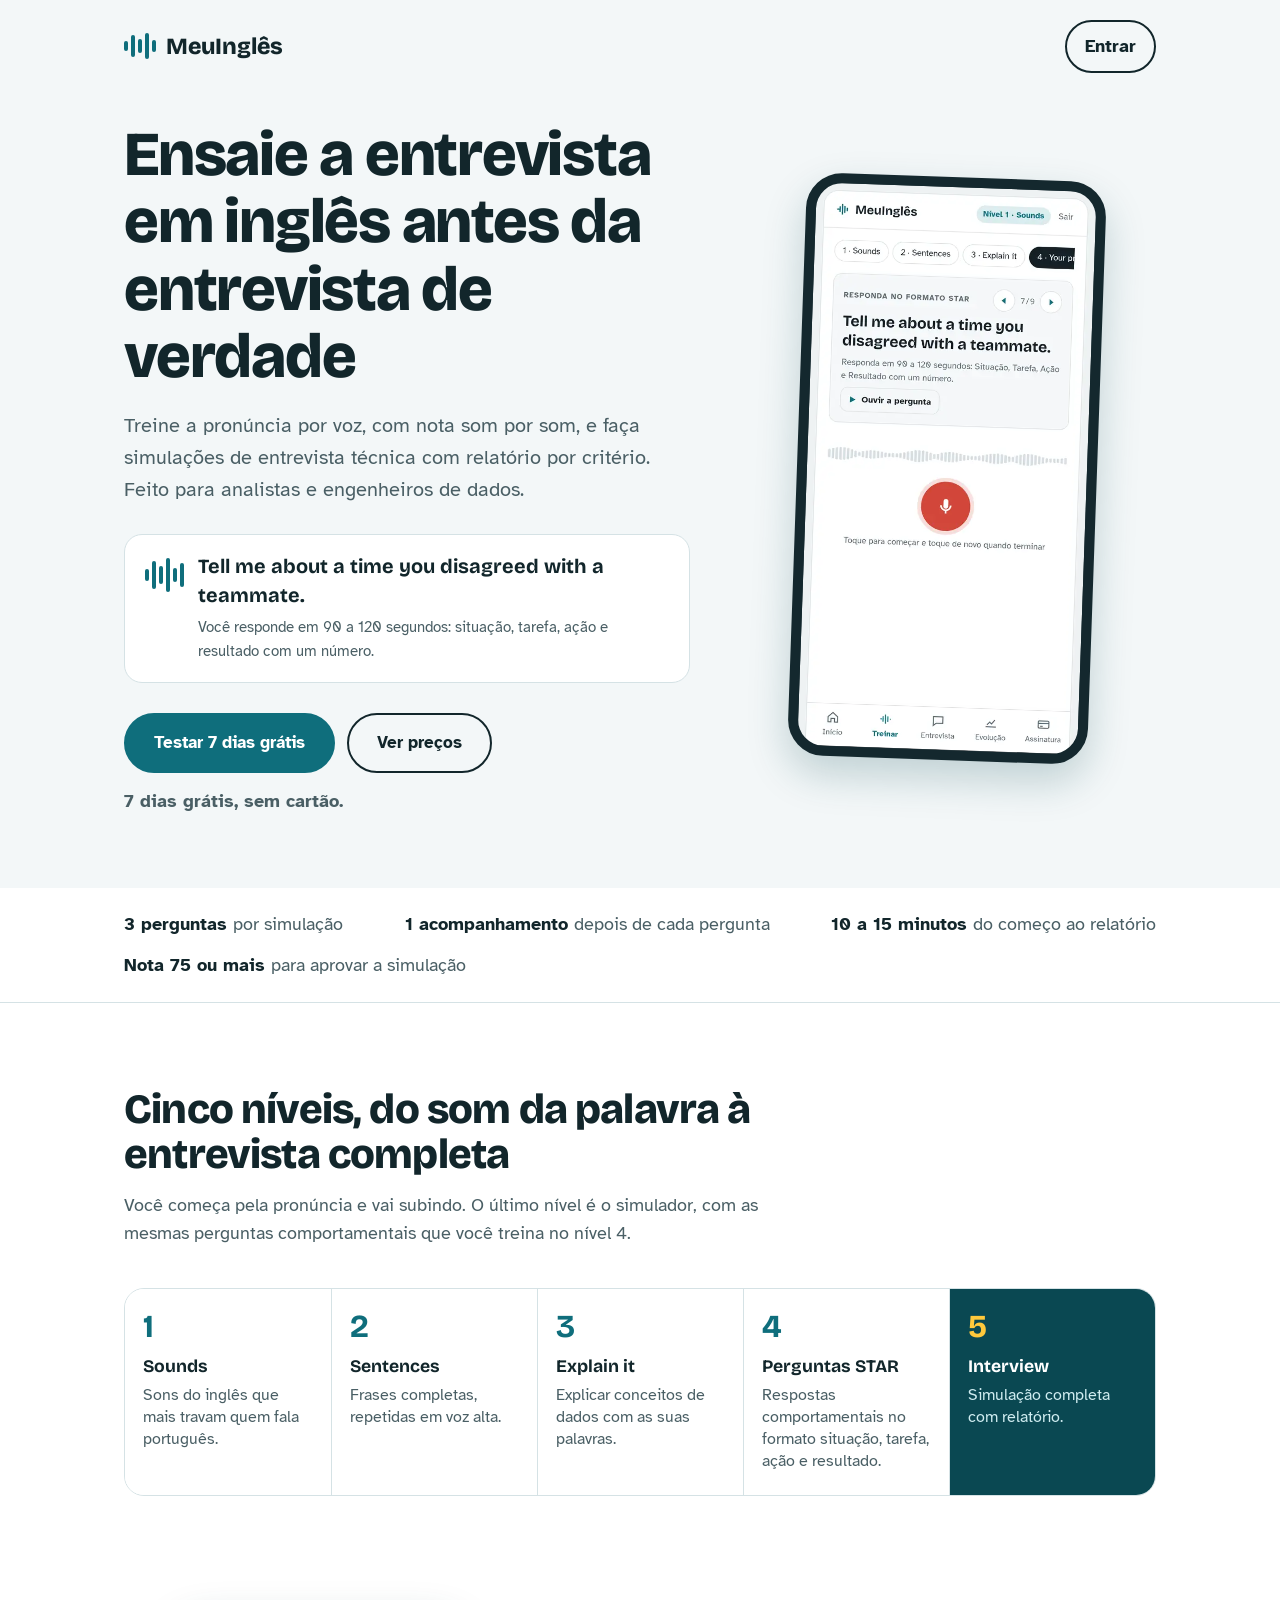
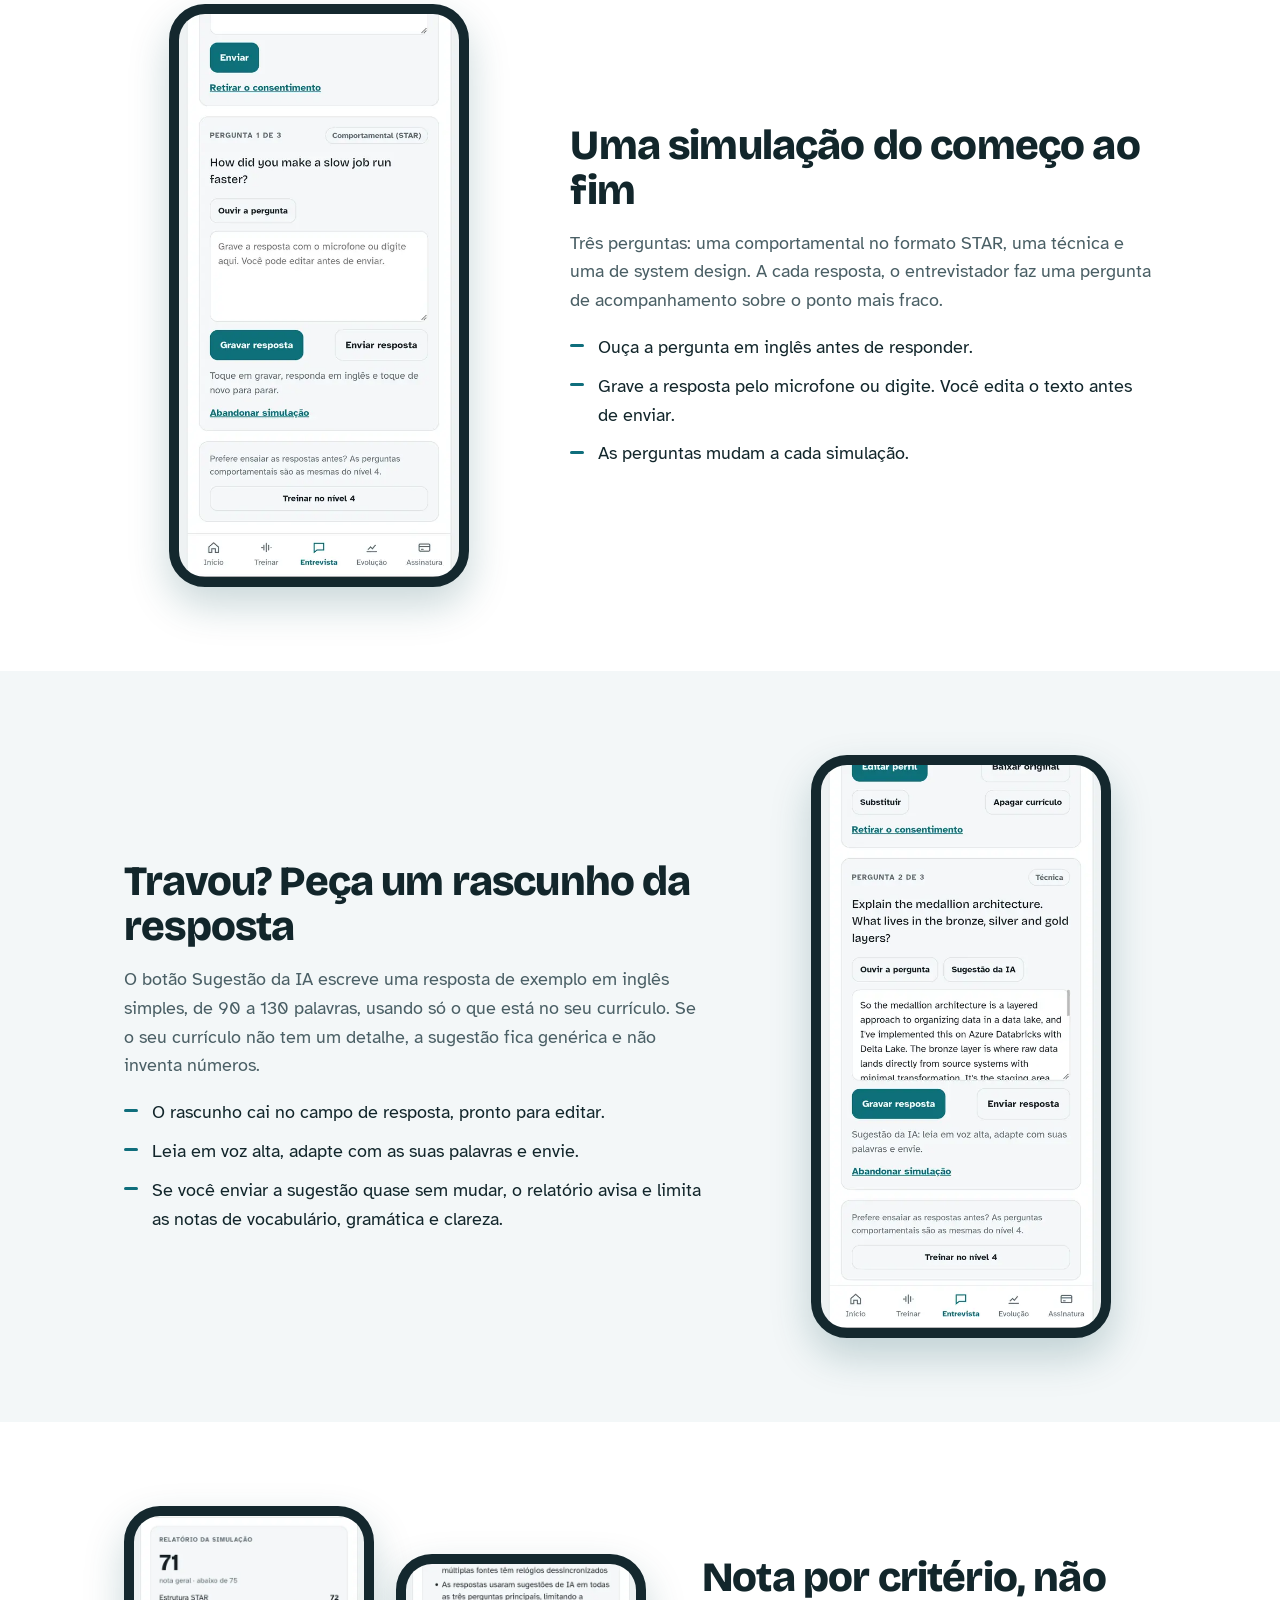
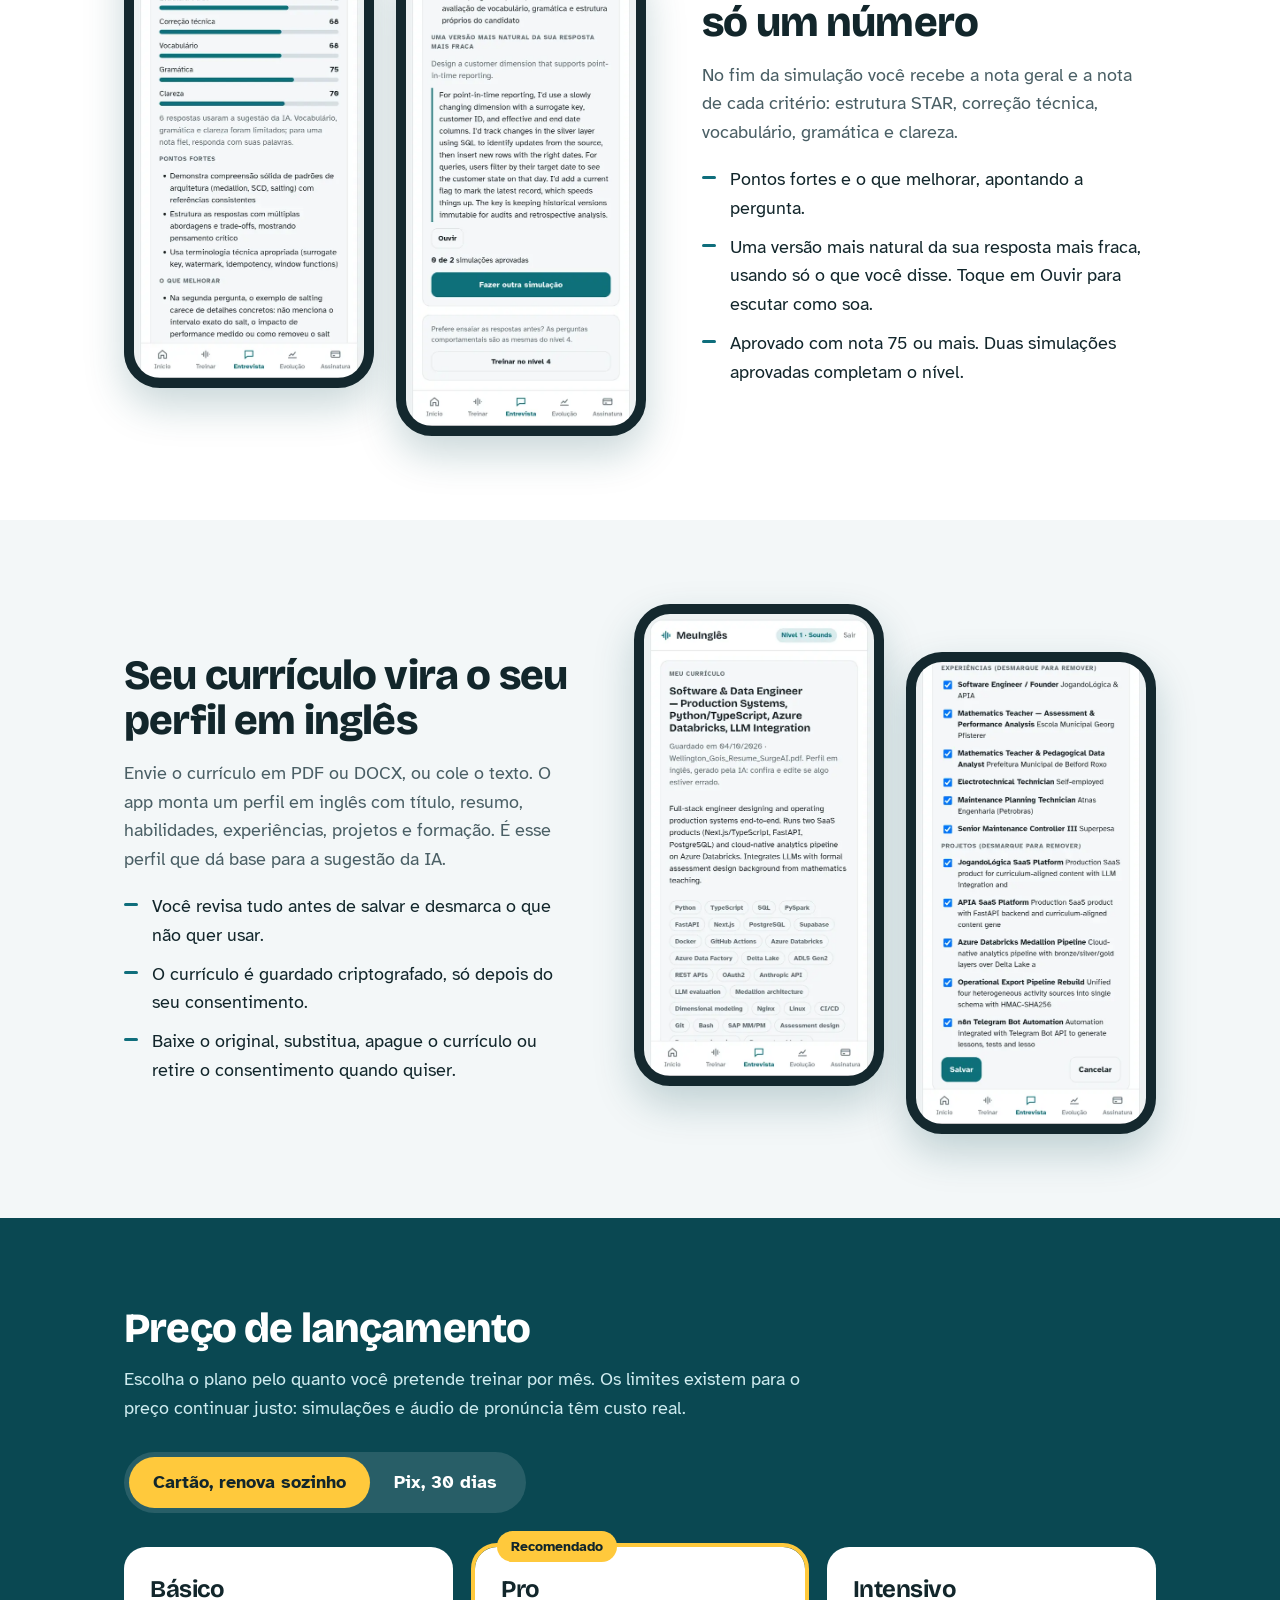
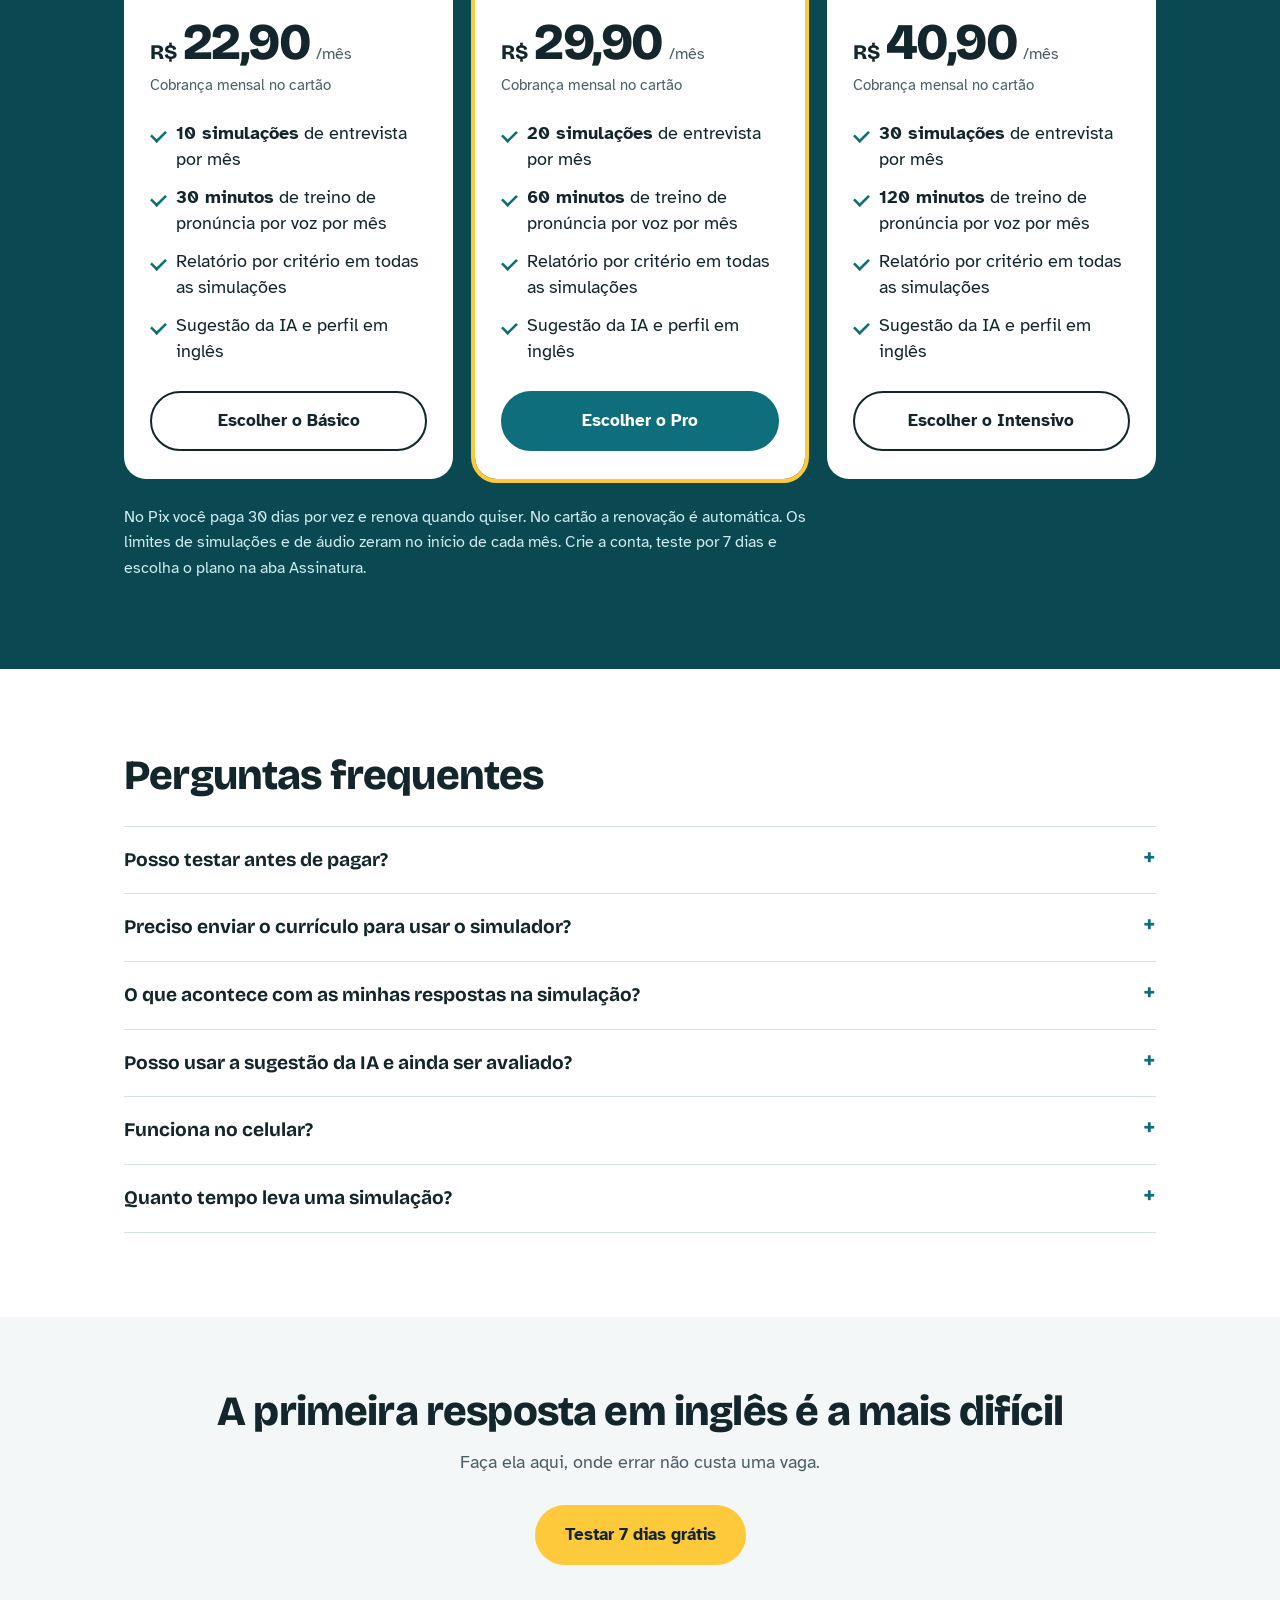
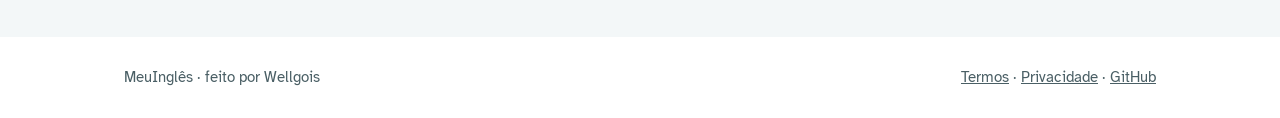
==== commit 39fcbbc1: "Add files via upload" ====
--- a/web/index.html
+++ b/web/index.html
@@ -1,4 +1,4 @@
-<!doctype html>
+<!DOCTYPE html>
 <html lang="pt-BR">
 <head>
 <meta charset="utf-8">
@@ -22,8 +22,7 @@
 <link rel="icon" href="icon.svg" type="image/svg+xml">
 <link rel="preconnect" href="https://fonts.googleapis.com">
 <link rel="preconnect" href="https://fonts.gstatic.com" crossorigin>
-<link rel="stylesheet" href="https://fonts.googleapis.com/css2?family=Bricolage+Grotesque:opsz,wght@12..96,500;12..96,700&family=Atkinson+Hyperlegible:wght@400;700&family=Noto+Sans+Mono:wght@400;600&display=swap">
-<link rel="stylesheet" href="style.css">
+<link href="https://fonts.googleapis.com/css2?family=Bricolage+Grotesque:opsz,wght@12..96,500;12..96,700;12..96,800&family=Atkinson+Hyperlegible:wght@400;700&display=swap" rel="stylesheet">
 <script>
   // Links antigos de e-mail e o app instalado na tela inicial vão direto para o app.
   (function () {
@@ -31,101 +30,384 @@
     if (/[?&](verified|reset)=/.test(q) || matchMedia("(display-mode: standalone)").matches) location.replace("/app/" + q);
   })();
 </script>
+<style>
+:root{
+  --teal:#0F6E7C; --deep:#0A4852; --ink:#12262B; --soft:#4A5F65;
+  --mist:#F3F7F8; --line:#D5E2E5; --sun:#FFC93C; --white:#fff;
+  --display:'Bricolage Grotesque','Segoe UI',system-ui,sans-serif;
+  --body:'Atkinson Hyperlegible','Segoe UI',system-ui,sans-serif;
+}
+*{box-sizing:border-box}
+html{scroll-behavior:smooth}
+body{margin:0;font-family:var(--body);font-size:18px;line-height:1.6;color:var(--ink);background:var(--white)}
+img{max-width:100%;display:block}
+a{color:inherit}
+.wrap{max-width:1080px;margin:0 auto;padding:0 24px}
+h1,h2,h3{font-family:var(--display);line-height:1.08;margin:0;letter-spacing:-.02em}
+h1{font-size:clamp(2.3rem,5.6vw,3.9rem);font-weight:800}
+h2{font-size:clamp(1.8rem,3.8vw,2.6rem);font-weight:800}
+h3{font-size:1.35rem;font-weight:700}
+p{margin:0}
+:focus-visible{outline:3px solid var(--sun);outline-offset:3px}
+
+/* topo */
+.top{display:flex;align-items:center;justify-content:space-between;padding:20px 0}
+.brand{display:flex;align-items:center;gap:10px;font-family:var(--display);font-weight:800;font-size:1.45rem;text-decoration:none;color:var(--ink)}
+.bars{display:flex;align-items:center;gap:3px;height:28px}
+.bars i{display:block;width:4px;border-radius:2px;background:var(--teal)}
+.bars i:nth-child(1){height:10px}.bars i:nth-child(2){height:22px}.bars i:nth-child(3){height:14px}.bars i:nth-child(4){height:26px}.bars i:nth-child(5){height:12px}
+.top a.enter{font-weight:600;text-decoration:none;padding:10px 18px;border:2px solid var(--ink);border-radius:999px}
+.top a.enter:hover{background:var(--ink);color:var(--white)}
+
+/* botões */
+.btn{display:inline-block;font-family:var(--body);font-weight:700;font-size:1.05rem;text-decoration:none;padding:15px 28px;border-radius:999px;background:var(--teal);color:var(--white);border:2px solid var(--teal)}
+.btn:hover{background:var(--deep);border-color:var(--deep)}
+.btn.ghost{background:transparent;color:var(--ink);border-color:var(--ink)}
+.btn.ghost:hover{background:var(--ink);color:var(--white)}
+.btn.sun{background:var(--sun);border-color:var(--sun);color:var(--ink)}
+.btn.sun:hover{background:#ffd966;border-color:#ffd966}
+
+/* herói */
+.hero{background:var(--mist);padding-bottom:72px}
+.hero-grid{display:grid;grid-template-columns:1.15fr .85fr;gap:48px;align-items:center;padding-top:28px}
+.hero p.lead{font-size:1.25rem;color:var(--soft);margin-top:20px;max-width:34em}
+.say{margin-top:28px;display:flex;gap:14px;align-items:flex-start;padding:18px 20px;background:var(--white);border:1px solid var(--line);border-radius:18px;max-width:34em}
+.say .wave{display:flex;align-items:center;gap:3px;height:36px;flex:none;margin-top:4px}
+.say .wave i{display:block;width:4px;border-radius:2px;background:var(--teal)}
+.say q{font-family:var(--display);font-weight:700;font-size:1.25rem;line-height:1.3;quotes:none}
+.say small{display:block;color:var(--soft);font-size:.95rem;margin-top:4px}
+.cta-row{display:flex;flex-wrap:wrap;gap:12px;margin-top:30px}
+.trial{margin-top:14px;color:var(--soft);font-weight:700}
+
+/* celular com captura real */
+.phone{width:min(300px,78vw);border:10px solid #14282E;border-radius:36px;overflow:hidden;background:#14282E;box-shadow:0 18px 40px rgba(10,72,82,.22);margin:0 auto}
+.phone img{width:100%;height:auto}
+.phone.tilt{transform:rotate(2deg)}
+
+/* faixa de fatos */
+.facts{border-bottom:1px solid var(--line)}
+.facts ul{list-style:none;margin:0;padding:22px 0;display:flex;flex-wrap:wrap;gap:12px 40px;justify-content:space-between}
+.facts li{font-weight:600}
+.facts span{color:var(--soft);font-weight:400}
+
+/* níveis (sequência real) */
+.levels{padding:84px 0 24px}
+.levels h2{max-width:16em}
+.levels p.sub{color:var(--soft);margin-top:14px;max-width:38em}
+.steps{list-style:none;margin:40px 0 0;padding:0;display:grid;grid-template-columns:repeat(5,1fr);gap:0;border:1px solid var(--line);border-radius:20px;overflow:hidden}
+.steps li{padding:22px 18px;border-left:1px solid var(--line);background:var(--white)}
+.steps li:first-child{border-left:0}
+.steps b{display:block;font-family:var(--display);font-size:2rem;color:var(--teal);line-height:1}
+.steps strong{display:block;margin-top:10px;font-family:var(--display);font-size:1.1rem}
+.steps span{display:block;color:var(--soft);font-size:.98rem;line-height:1.4;margin-top:4px}
+.steps li.last{background:var(--deep);color:var(--white)}
+.steps li.last b{color:var(--sun)}
+.steps li.last span{color:#CFECF0}
+
+/* blocos de funcionalidade */
+.feature{padding:84px 0}
+.feature.alt{background:var(--mist)}
+.f-grid{display:grid;grid-template-columns:.8fr 1.2fr;gap:56px;align-items:center}
+.f-grid.flip{grid-template-columns:1.2fr .8fr}
+.f-grid.flip .f-art{order:2}
+.f-text p{color:var(--soft);margin-top:16px;max-width:34em}
+.f-text ul{margin:18px 0 0;padding:0;list-style:none;display:grid;gap:10px}
+.f-text li{padding-left:28px;position:relative;max-width:34em}
+.f-text li::before{content:"";position:absolute;left:0;top:.62em;width:14px;height:3px;border-radius:2px;background:var(--teal)}
+.duo{display:flex;gap:22px;justify-content:center;align-items:flex-start}
+.duo .phone{width:min(250px,40vw)}
+.duo .phone + .phone{margin-top:48px}
+
+/* preços */
+.pricing{background:var(--deep);color:var(--white);padding:88px 0}
+.pricing h2{max-width:16em}
+.pricing p.sub{color:#CFECF0;margin-top:14px;max-width:40em}
+.toggle{display:inline-flex;margin-top:30px;padding:5px;border-radius:999px;background:rgba(255,255,255,.12)}
+.toggle button{font:inherit;font-weight:700;color:var(--white);background:transparent;border:0;padding:11px 24px;border-radius:999px;cursor:pointer}
+.toggle button[aria-pressed="true"]{background:var(--sun);color:var(--ink)}
+.plans{display:grid;grid-template-columns:repeat(3,1fr);gap:22px;margin-top:34px}
+.plan{background:var(--white);color:var(--ink);border-radius:22px;padding:30px 26px 28px;display:flex;flex-direction:column}
+.plan.rec{outline:4px solid var(--sun);position:relative}
+.plan .tag{position:absolute;top:-16px;left:22px;background:var(--sun);color:var(--ink);font-weight:700;font-size:.9rem;padding:4px 14px;border-radius:999px}
+.plan h3{font-size:1.5rem}
+.price{display:flex;align-items:baseline;gap:6px;margin-top:14px;font-family:var(--display);font-weight:800}
+.price .cur{font-size:1.3rem}
+.price .val{font-size:3.2rem;letter-spacing:-.03em;line-height:1}
+.price .per{font-family:var(--body);font-weight:400;color:var(--soft);font-size:1rem}
+.plan .how{color:var(--soft);font-size:.95rem;margin-top:4px;min-height:1.5em}
+.plan ul{list-style:none;margin:22px 0 26px;padding:0;display:grid;gap:12px;flex:1}
+.plan li{padding-left:26px;position:relative;line-height:1.45}
+.plan li::before{content:"";position:absolute;left:0;top:.5em;width:14px;height:8px;border-left:3px solid var(--teal);border-bottom:3px solid var(--teal);transform:rotate(-45deg) scale(.85)}
+.plan li b{font-weight:700}
+.plan .btn{text-align:center}
+.fine{margin-top:26px;color:#CFECF0;font-size:.98rem;max-width:44em}
+
+/* perguntas */
+.faq{padding:84px 0}
+.faq h2{margin-bottom:28px}
+details{border-top:1px solid var(--line);padding:18px 0}
+details:last-of-type{border-bottom:1px solid var(--line)}
+summary{cursor:pointer;font-family:var(--display);font-weight:700;font-size:1.2rem;list-style:none;display:flex;justify-content:space-between;gap:16px}
+summary::-webkit-details-marker{display:none}
+summary::after{content:"+";font-size:1.5rem;line-height:1;color:var(--teal)}
+details[open] summary::after{content:"–"}
+details p{color:var(--soft);margin-top:10px;max-width:46em}
+
+.final{background:var(--mist);padding:72px 0;text-align:center}
+.final p{color:var(--soft);margin:14px auto 28px;max-width:30em}
+footer{padding:28px 0;color:var(--soft);font-size:.95rem}
+footer .wrap{display:flex;flex-wrap:wrap;justify-content:space-between;gap:10px}
+
+@media (max-width:860px){
+  .hero-grid,.f-grid,.f-grid.flip{grid-template-columns:1fr;gap:36px}
+  .f-grid.flip .f-art{order:0}
+  .steps{grid-template-columns:1fr 1fr}
+  .steps li{border-left:0;border-top:1px solid var(--line)}
+  .steps li:first-child{border-top:0}
+  .plans{grid-template-columns:1fr}
+  .phone.tilt{transform:none}
+  .feature,.levels,.faq,.pricing{padding:60px 0}
+}
+@media (prefers-reduced-motion:reduce){html{scroll-behavior:auto}}
+</style>
 </head>
-<body class="lp">
-<header class="lp-top">
-  <a class="brand" href="./"><svg viewBox="0 0 24 24" aria-hidden="true"><path d="M3 12h2M7 8v8M11 4v16M15 7v10M19 10v4" stroke="currentColor" stroke-width="2.2" stroke-linecap="round" fill="none"/></svg>MeuInglês</a>
-  <a class="lp-login" id="topLink" href="app/?m=login">Entrar</a>
+<body>
+
+<header class="hero">
+  <div class="wrap">
+    <div class="top">
+      <a class="brand" href="#" aria-label="MeuInglês">
+        <span class="bars" aria-hidden="true"><i></i><i></i><i></i><i></i><i></i></span>MeuInglês
+      </a>
+      <a class="enter" href="/app/">Entrar</a>
+    </div>
+    <div class="hero-grid">
+      <div>
+        <h1>Ensaie a entrevista em inglês antes da entrevista de verdade</h1>
+        <p class="lead">Treine a pronúncia por voz, com nota som por som, e faça simulações de entrevista técnica com relatório por critério. Feito para analistas e engenheiros de dados.</p>
+        <div class="say" aria-label="Exemplo de pergunta do simulador">
+          <span class="wave" aria-hidden="true"><i style="height:12px"></i><i style="height:28px"></i><i style="height:18px"></i><i style="height:34px"></i><i style="height:14px"></i><i style="height:24px"></i></span>
+          <div>
+            <q lang="en">Tell me about a time you disagreed with a teammate.</q>
+            <small>Você responde em 90 a 120 segundos: situação, tarefa, ação e resultado com um número.</small>
+          </div>
+        </div>
+        <div class="cta-row">
+          <a class="btn" href="/app/">Testar 7 dias grátis</a>
+          <a class="btn ghost" href="#precos">Ver preços</a>
+        </div>
+        <p class="trial">7 dias grátis, sem cartão.</p>
+      </div>
+      <div class="phone tilt"><img src="[data-uri]" alt="Tela de treino do MeuInglês com a pergunta em inglês, o botão para ouvir e o microfone para gravar a resposta" width="520" height="1045"></div>
+    </div>
+  </div>
 </header>
 
-<main class="lp-main">
-  <section class="lp-hero">
-    <div class="lp-copy">
-      <p class="label">Inglês falado para engenharia de dados</p>
-      <h1>Responda entrevistas de dados em inglês sem travar.</h1>
-      <p class="lp-sub">Você grava a sua voz e recebe a nota de cada som, a correção da sua resposta e uma versão mais natural para treinar de novo. Tudo com o vocabulário que aparece nas vagas: pipeline, partition, idempotent, latency.</p>
-      <div class="lp-cta">
-        <a class="btn" id="heroCta" href="app/">Começar 7 dias grátis</a>
-        <span class="muted">Sem cartão. Depois, R$ 29,90 por mês.</span>
-      </div>
-    </div>
-
-    <figure class="lp-demo" aria-label="Exemplo de avaliação de pronúncia">
-      <div class="row"><span class="label">Nível 1 · Sounds &amp; Words</span><span class="lp-score">72</span></div>
-      <p class="lp-word">idempotent</p>
-      <div class="lp-phones">
-        <span class="ph good">aɪ<small>96</small></span><span class="ph good">d<small>91</small></span><span class="ph warn">ə<small>68</small></span><span class="ph good">m<small>88</small></span><span class="ph bad">poʊ<small>41</small></span><span class="ph good">t<small>85</small></span><span class="ph warn">ə<small>64</small></span><span class="ph good">nt<small>82</small></span>
-      </div>
-      <svg class="lp-wave" viewBox="0 0 320 48" aria-hidden="true"><path d="M0 24h12M18 16v16M26 8v32M34 14v20M42 4v40M50 12v24M58 18v12M66 6v36M74 10v28M82 20v8M90 2v44M98 14v20M106 8v32M114 18v12M122 6v36M130 12v24M138 20v8M146 10v28M154 4v40M162 16v16M170 8v32M178 14v20M186 20v8M194 6v36M202 12v24M210 16v16M218 4v40M226 10v28M234 18v12M242 8v32M250 14v20M258 20v8M266 12v24M274 16v16M282 22v4M290 24h30" stroke="currentColor" stroke-width="3" stroke-linecap="round" fill="none"/></svg>
-      <figcaption class="lp-tip"><b>Dica no som /oʊ/:</b> em “poʊ”, a boca começa aberta e fecha num “u” curto. Não diga “pó”.</figcaption>
-    </figure>
-  </section>
-
-  <section class="lp-section">
-    <h2>Como funciona</h2>
-    <ol class="lp-steps">
-      <li><b>Ouça e grave.</b> Uma palavra, uma frase ou uma resposta inteira de entrevista, direto no navegador do celular ou do computador.</li>
-      <li><b>Veja onde errou.</b> O Azure Speech dá nota para cada som. A IA corrige a gramática das respostas longas e sugere uma versão mais natural.</li>
-      <li><b>Volte no erro certo.</b> As palavras que você erra entram no caderno de erros e voltam em 1, 3, 7, 14 e 30 dias.</li>
+<section class="facts" aria-label="Resumo do simulador">
+  <div class="wrap">
+    <ul>
+      <li>3 perguntas <span>por simulação</span></li>
+      <li>1 acompanhamento <span>depois de cada pergunta</span></li>
+      <li>10 a 15 minutos <span>do começo ao relatório</span></li>
+      <li>Nota 75 ou mais <span>para aprovar a simulação</span></li>
+    </ul>
+  </div>
+</section>
+
+<section class="levels">
+  <div class="wrap">
+    <h2>Cinco níveis, do som da palavra à entrevista completa</h2>
+    <p class="sub">Você começa pela pronúncia e vai subindo. O último nível é o simulador, com as mesmas perguntas comportamentais que você treina no nível 4.</p>
+    <ol class="steps">
+      <li><b>1</b><strong>Sounds</strong><span>Sons do inglês que mais travam quem fala português.</span></li>
+      <li><b>2</b><strong>Sentences</strong><span>Frases completas, repetidas em voz alta.</span></li>
+      <li><b>3</b><strong>Explain it</strong><span>Explicar conceitos de dados com as suas palavras.</span></li>
+      <li><b>4</b><strong>Perguntas STAR</strong><span>Respostas comportamentais no formato situação, tarefa, ação e resultado.</span></li>
+      <li class="last"><b>5</b><strong>Interview</strong><span>Simulação completa com relatório.</span></li>
     </ol>
-  </section>
-
-  <section class="lp-section">
-    <h2>Do som à entrevista</h2>
-    <div class="lp-levels">
-      <div><span class="lp-n">1</span><b>Sounds &amp; Words</b><p>Os sons que o brasileiro mais troca, nas palavras da área.</p></div>
-      <div><span class="lp-n">2</span><b>Sentences</b><p>Frases reais de reunião e de documentação, no ritmo certo.</p></div>
-      <div><span class="lp-n">3</span><b>Explain it</b><p>Explique em voz alta o que é CDC, SCD tipo 2, data lake.</p></div>
-      <div><span class="lp-n">4</span><b>Your projects</b><p>Perguntas de entrevista no formato STAR, com nota por parte.</p></div>
-    </div>
-  </section>
-
-  <section class="lp-section">
-    <h2>Treine para a vaga que você quer</h2>
-    <p class="muted">No cadastro você escolhe a sua trilha. Ela define as perguntas de entrevista que aparecem primeiro, e dá para trocar quando quiser.</p>
-    <div class="lp-tracks">
-      <div><b>Júnior</b><p>Projetos de estudo, como você aprende, o primeiro erro que te ensinou algo.</p></div>
-      <div><b>Pleno</b><p>Qualidade de dados, mudança de schema na origem, requisito pouco claro.</p></div>
-      <div><b>Sênior</b><p>Decisões de arquitetura, trade-offs, custo da plataforma, mentoria.</p></div>
-      <div><b>Especialista</b><p>Direção técnica para vários times, comprar ou construir, convencer a liderança.</p></div>
-    </div>
-  </section>
-
-  <section class="lp-section lp-price">
-    <div>
-      <h2>Um plano, sem pegadinha</h2>
-      <p class="muted">Comece com 7 dias grátis, sem cartão. Se gostar, continue por R$ 29,90 por mês e cancele quando quiser.</p>
-    </div>
-    <ul>
-      <li>300 minutos de pronúncia avaliada por mês (120 no teste)</li>
-      <li>Até 40 correções com IA por dia</li>
-      <li>Caderno de erros e treino pelos sons mais fracos</li>
-      <li>Sua gravação não fica guardada</li>
-    </ul>
-    <a class="btn" href="app/">Criar conta grátis</a>
-  </section>
-
-  <section class="lp-section">
+  </div>
+</section>
+
+<section class="feature">
+  <div class="wrap f-grid">
+    <div class="f-art"><div class="phone"><img src="[data-uri]" alt="Pergunta 1 de 3 do simulador, comportamental, com botões para ouvir a pergunta e gravar a resposta" width="520" height="1045" loading="lazy"></div></div>
+    <div class="f-text">
+      <h2>Uma simulação do começo ao fim</h2>
+      <p>Três perguntas: uma comportamental no formato STAR, uma técnica e uma de system design. A cada resposta, o entrevistador faz uma pergunta de acompanhamento sobre o ponto mais fraco.</p>
+      <ul>
+        <li>Ouça a pergunta em inglês antes de responder.</li>
+        <li>Grave a resposta pelo microfone ou digite. Você edita o texto antes de enviar.</li>
+        <li>As perguntas mudam a cada simulação.</li>
+      </ul>
+    </div>
+  </div>
+</section>
+
+<section class="feature alt">
+  <div class="wrap f-grid flip">
+    <div class="f-text">
+      <h2>Travou? Peça um rascunho da resposta</h2>
+      <p>O botão Sugestão da IA escreve uma resposta de exemplo em inglês simples, de 90 a 130 palavras, usando só o que está no seu currículo. Se o seu currículo não tem um detalhe, a sugestão fica genérica e não inventa números.</p>
+      <ul>
+        <li>O rascunho cai no campo de resposta, pronto para editar.</li>
+        <li>Leia em voz alta, adapte com as suas palavras e envie.</li>
+        <li>Se você enviar a sugestão quase sem mudar, o relatório avisa e limita as notas de vocabulário, gramática e clareza.</li>
+      </ul>
+    </div>
+    <div class="f-art"><div class="phone"><img src="[data-uri]" alt="Pergunta técnica sobre arquitetura medallion com um rascunho de resposta da IA no campo de texto" width="520" height="1045" loading="lazy"></div></div>
+  </div>
+</section>
+
+<section class="feature">
+  <div class="wrap f-grid">
+    <div class="f-art duo">
+      <div class="phone"><img src="[data-uri]" alt="Relatório da simulação com nota geral e cinco critérios" width="520" height="1045" loading="lazy"></div>
+      <div class="phone"><img src="[data-uri]" alt="Versão mais natural da resposta mais fraca, com botão para ouvir" width="520" height="1045" loading="lazy"></div>
+    </div>
+    <div class="f-text">
+      <h2>Nota por critério, não só um número</h2>
+      <p>No fim da simulação você recebe a nota geral e a nota de cada critério: estrutura STAR, correção técnica, vocabulário, gramática e clareza.</p>
+      <ul>
+        <li>Pontos fortes e o que melhorar, apontando a pergunta.</li>
+        <li>Uma versão mais natural da sua resposta mais fraca, usando só o que você disse. Toque em Ouvir para escutar como soa.</li>
+        <li>Aprovado com nota 75 ou mais. Duas simulações aprovadas completam o nível.</li>
+      </ul>
+    </div>
+  </div>
+</section>
+
+<section class="feature alt">
+  <div class="wrap f-grid flip">
+    <div class="f-text">
+      <h2>Seu currículo vira o seu perfil em inglês</h2>
+      <p>Envie o currículo em PDF ou DOCX, ou cole o texto. O app monta um perfil em inglês com título, resumo, habilidades, experiências, projetos e formação. É esse perfil que dá base para a sugestão da IA.</p>
+      <ul>
+        <li>Você revisa tudo antes de salvar e desmarca o que não quer usar.</li>
+        <li>O currículo é guardado criptografado, só depois do seu consentimento.</li>
+        <li>Baixe o original, substitua, apague o currículo ou retire o consentimento quando quiser.</li>
+      </ul>
+    </div>
+    <div class="f-art duo">
+      <div class="phone"><img src="[data-uri]" alt="Perfil profissional em inglês gerado a partir do currículo" width="520" height="1045" loading="lazy"></div>
+      <div class="phone"><img src="[data-uri]